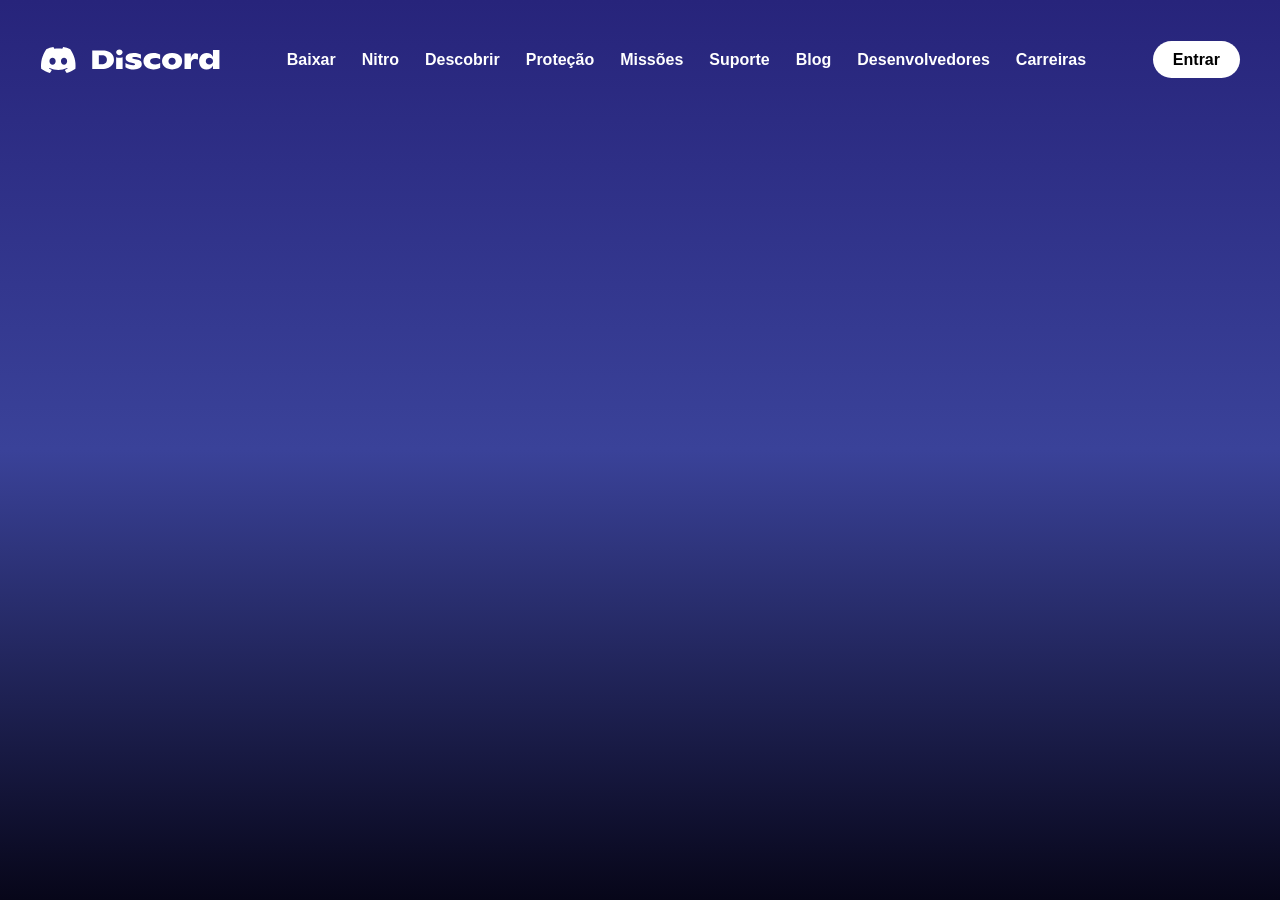
==== Discord/baixar/baixar.html @ bddef1e2 "iniciando pagina baixar" ====
<!DOCTYPE html>
<html lang="pt-br">
<head>
    <meta charset="UTF-8">
    <meta name="viewport" content="width=device-width, initial-scale=1.0">
    <link rel="stylesheet" href="baixar.css">
    <title>Download</title>
</head>
<body>
    <header>
        <img src="../src/imagens-footer/imagens/66e90ab9506850e8a5dd48e3_Discrod_MainLogo.svg" class="logo"
            alt="logo">
    
        <input type="checkbox" id="menu-toggle">
    
        <nav>
            <a href="#">Baixar</a>
            <a href="#">Nitro</a>
            <a href="#">Descobrir</a>
            <a href="#">Proteção</a>
            <a href="#">Missões</a>
            <a href="#">Suporte</a>
            <a href="#">Blog</a>
            <a href="#">Desenvolvedores</a>
            <a href="#">Carreiras</a>
        </nav>
    
        <div class="header-acoes">
            <a class="Entrar" href="login/login.html">Entrar</a>
    
            <label for="menu-toggle" class="hamburger">☰</label>
        </div>
    </header>

    <article>
        <main>
            <div class="hero">

                <div class="hero-titulo">
                    <h1></h1>
                </div>
            </div>
        </main>
    </article>
</body>
</html>
---- Discord/baixar/baixar.css ----
* {
    margin: 0;
    padding: 0;
}

html,
body {
    margin: 0;
    padding: 0;
    min-height: 100vh;
    background: linear-gradient(to bottom, #27247b, #3a4299, #070619);
    background-attachment: fixed;
    /* ← isso resolve */
    overflow-x: hidden;
}

header {
    color: white;
    padding: 40px;
    display: flex;
    align-items: center;
    /* centraliza verticalmente */
    justify-content: space-between;
    /* logo na esquerda, entrar na direita */
}

header .logo {
    min-width: 100px;
    width: 180px;
}

nav {
    display: flex;
    margin: auto;
}

nav a {
    font-family: Arial, Helvetica, sans-serif;
    color: white;
    text-decoration: none;
    font-size: 16px;
    font-weight: bold;
    padding: 10px 12px;
    border: 1px solid transparent;
    border-radius: 12px;
}

nav a:hover {
    border-color: #3A3C88;
    background-color: #7873f9;
}

.Entrar {
    color: rgb(0, 0, 0);
    font-family: Arial, Helvetica, sans-serif;
    font-size: 16px;
    text-decoration: none;
    font-weight: bolder;
    border: white;
    background-color: white;
    padding: 10px 20px;
    border-radius: 20px;
    transition: 0.3s, color 0.3s;
}

.Entrar:hover {
    background-color: #c7c2c2;
    border: #c7c2c2;
}


/* Esconde o checkbox */
#menu-toggle {
    display: none;
}

.hamburger {
    display: none;
    color: white;
    font-size: 30px;
    cursor: pointer;
}
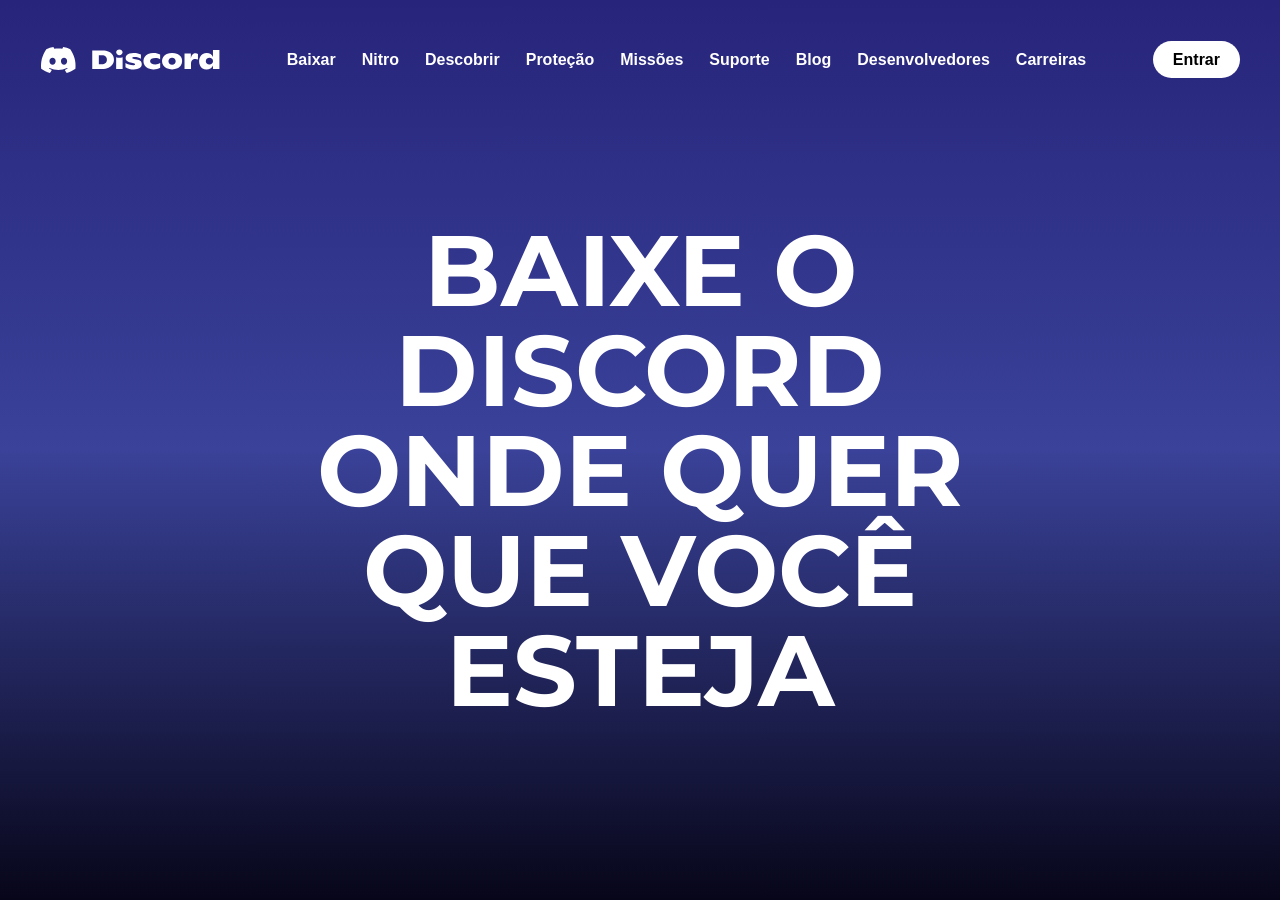
==== commit a71c9d66: "." ====
--- a/Discord/baixar/baixar.html
+++ b/Discord/baixar/baixar.html
@@ -4,6 +4,7 @@
     <meta charset="UTF-8">
     <meta name="viewport" content="width=device-width, initial-scale=1.0">
     <link rel="stylesheet" href="baixar.css">
+    <link href="https://fonts.googleapis.com/css2?family=Montserrat:wght@900&display=swap" rel="stylesheet">
     <title>Download</title>
 </head>
 <body>
@@ -35,9 +36,9 @@
     <article>
         <main>
             <div class="hero">
-
+                
                 <div class="hero-titulo">
-                    <h1></h1>
+                    <h1>BAIXE O DISCORD ONDE QUER QUE VOCÊ ESTEJA</h1>
                 </div>
             </div>
         </main>
--- a/Discord/baixar/baixar.css
+++ b/Discord/baixar/baixar.css
@@ -79,4 +79,17 @@
     color: white;
     font-size: 30px;
     cursor: pointer;
+}
+
+/* CRIANDO ARTICLE*/
+
+.hero-titulo h1 {
+    text-align: center;
+    padding-top: 100px;
+    margin: auto;
+    color: white;
+    font-family: 'Montserrat', sans-serif;
+    font-size: 100px;
+    width: 55%;
+    line-height: 1.0;
 }
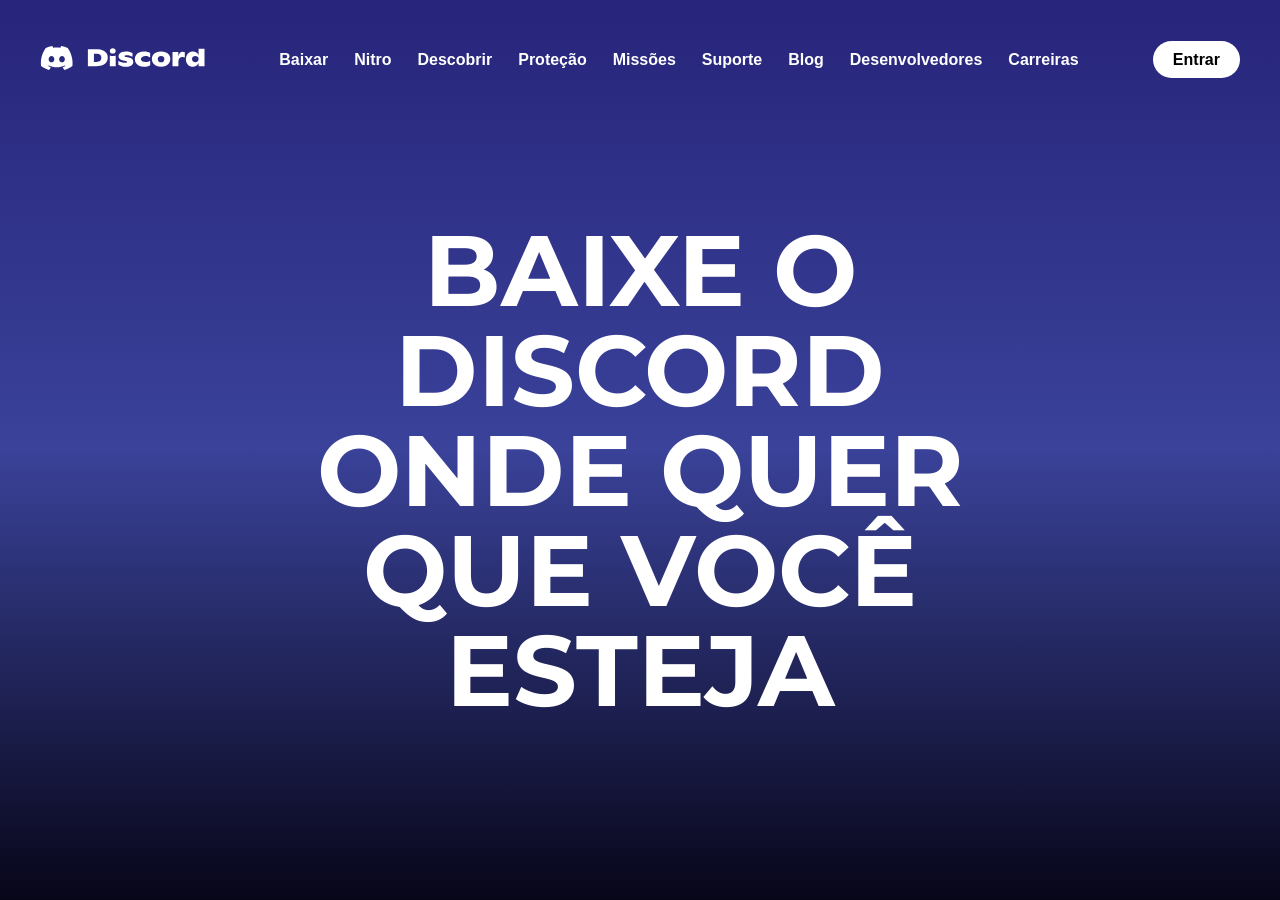
==== commit 47a2a461: "." ====
--- a/Discord/baixar/baixar.html
+++ b/Discord/baixar/baixar.html
@@ -9,11 +9,9 @@
 </head>
 <body>
     <header>
-        <img src="../src/imagens-footer/imagens/66e90ab9506850e8a5dd48e3_Discrod_MainLogo.svg" class="logo"
-            alt="logo">
-    
+         <a href="../index.html"><img src="../src/imagens-footer/imagens/66e90ab9506850e8a5dd48e3_Discrod_MainLogo.svg" alt="Imagem Fundo"></a>
+
         <input type="checkbox" id="menu-toggle">
-    
         <nav>
             <a href="#">Baixar</a>
             <a href="#">Nitro</a>
@@ -36,7 +34,7 @@
     <article>
         <main>
             <div class="hero">
-                
+
                 <div class="hero-titulo">
                     <h1>BAIXE O DISCORD ONDE QUER QUE VOCÊ ESTEJA</h1>
                 </div>
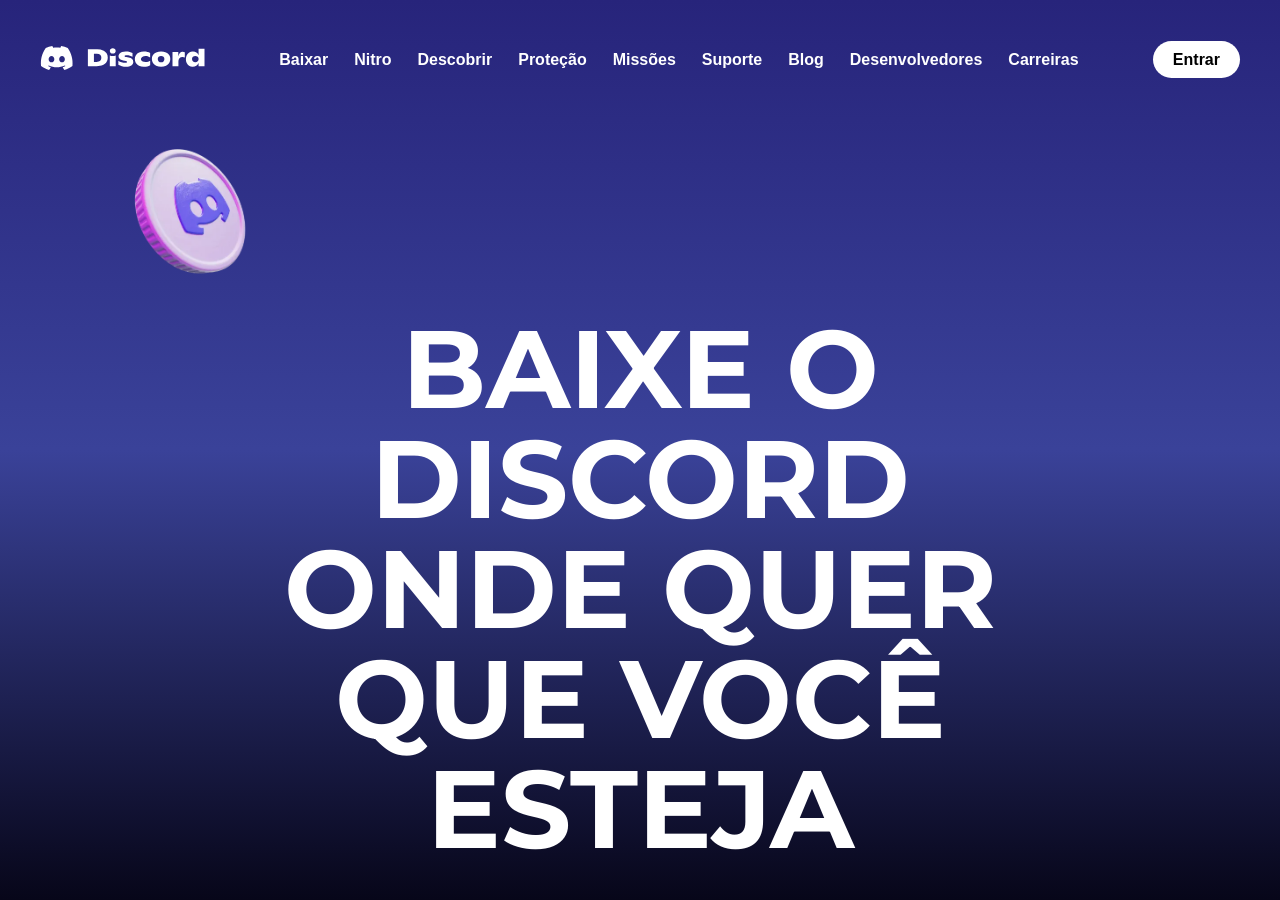
==== commit 20c82725: "." ====
--- a/Discord/baixar/baixar.html
+++ b/Discord/baixar/baixar.html
@@ -34,7 +34,9 @@
     <article>
         <main>
             <div class="hero">
-
+                <div class="moeda-discord">
+                    <img src="../src/imagens-footer/imagem-tela-baixar/moeda-discord.webp" alt="">
+                </div>
                 <div class="hero-titulo">
                     <h1>BAIXE O DISCORD ONDE QUER QUE VOCÊ ESTEJA</h1>
                 </div>
--- a/Discord/baixar/baixar.css
+++ b/Discord/baixar/baixar.css
@@ -85,11 +85,16 @@
 
 .hero-titulo h1 {
     text-align: center;
-    padding-top: 100px;
+    padding-top: 10px;
     margin: auto;
     color: white;
     font-family: 'Montserrat', sans-serif;
-    font-size: 100px;
-    width: 55%;
+    font-size: 110px;
+    width: 65%;
     line-height: 1.0;
+}
+
+.moeda-discord img {
+    width: 180px;
+    margin-left: 100px;
 }
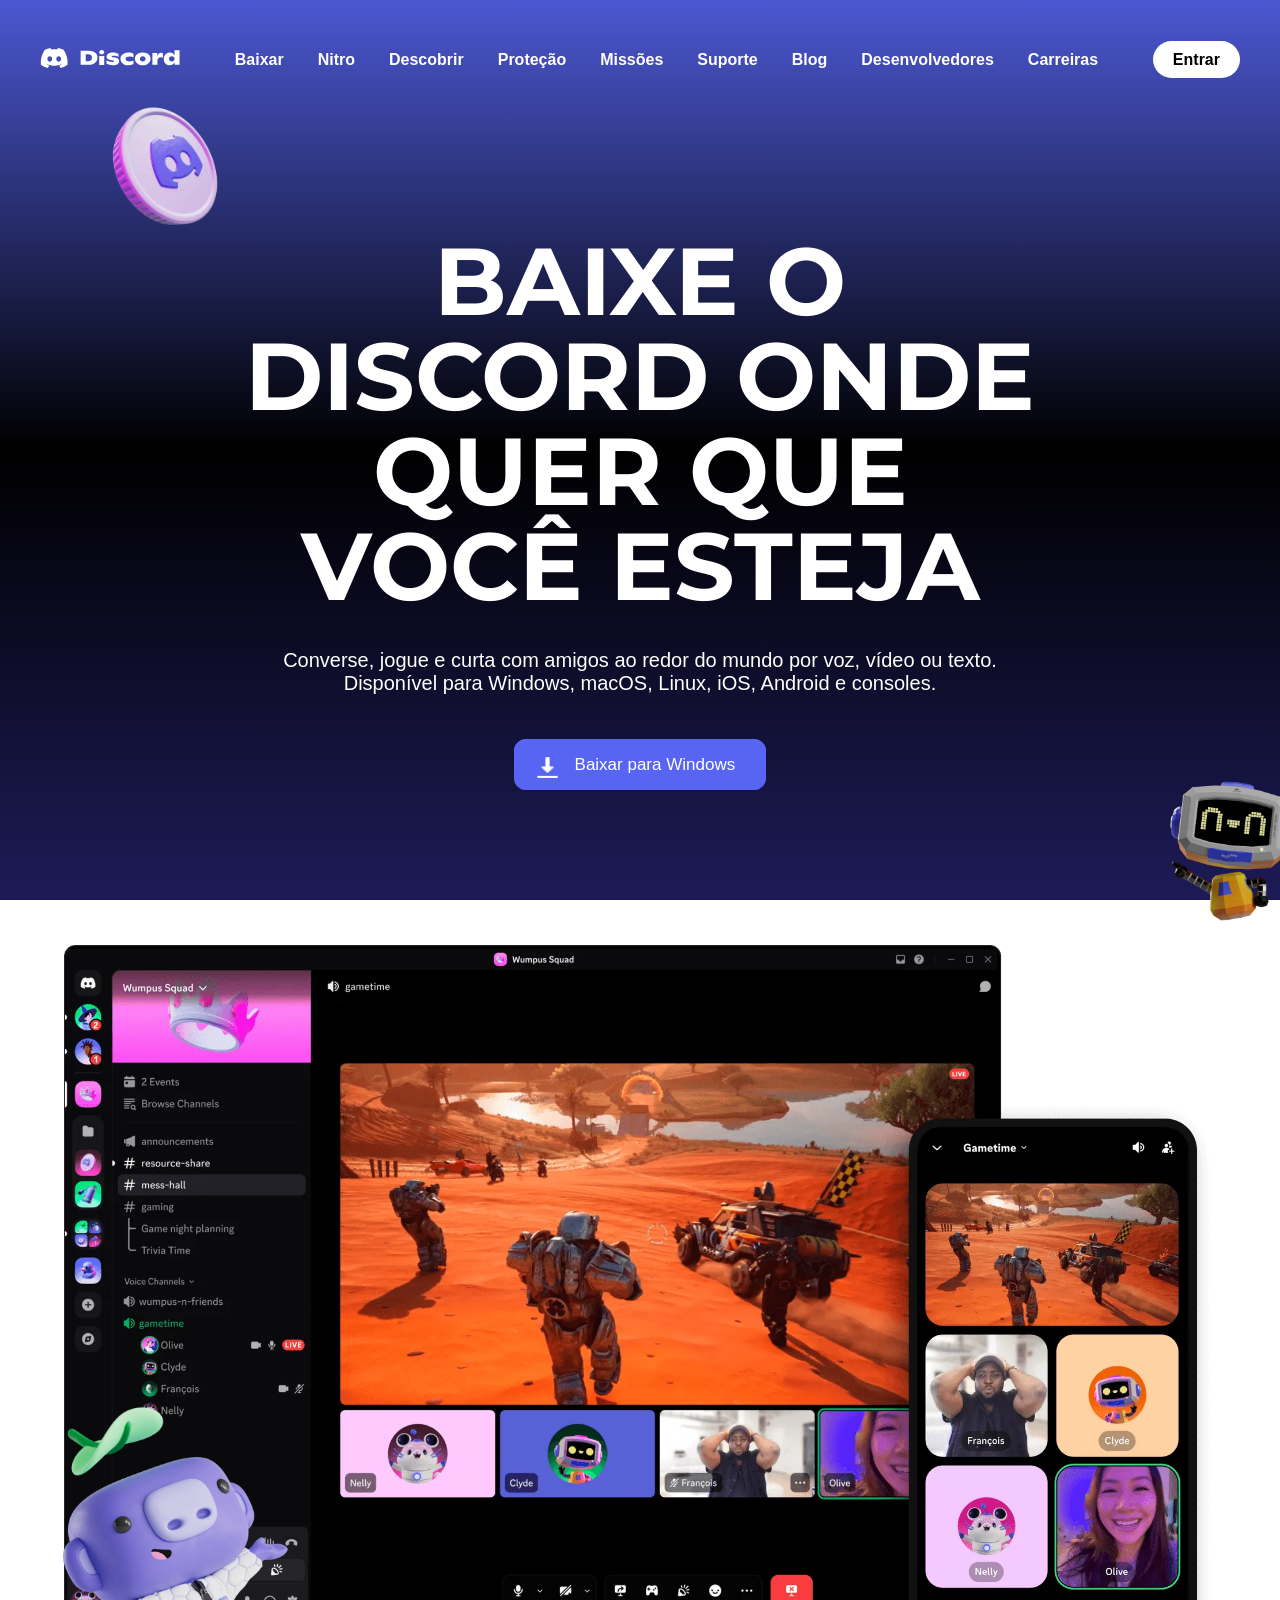
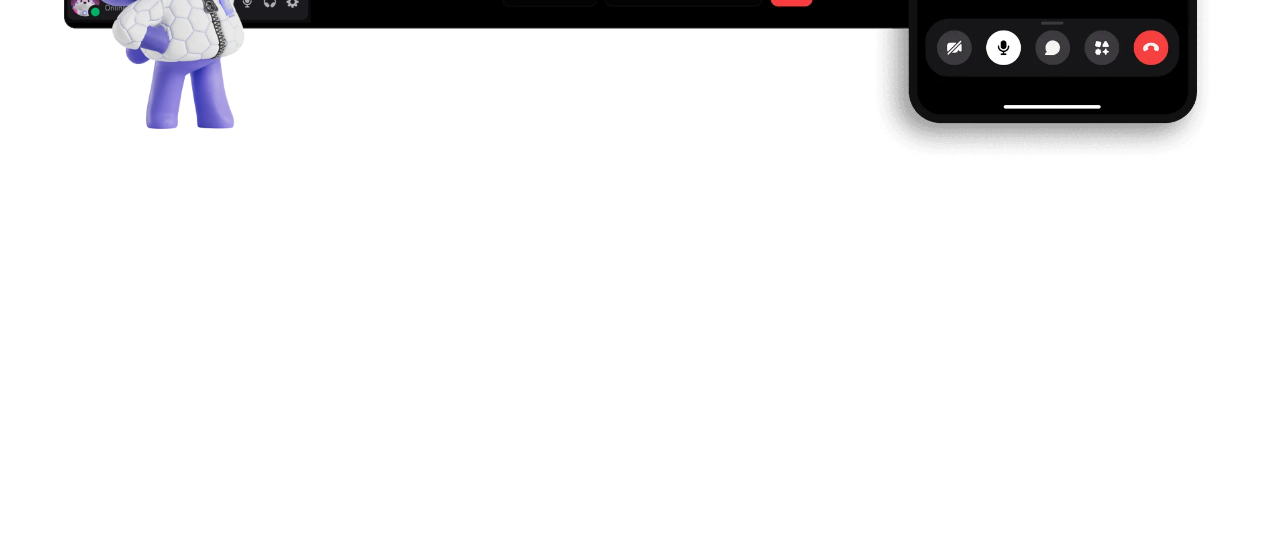
==== commit 1130dd87: "construindo tela "baixar"" ====
--- a/Discord/baixar/baixar.html
+++ b/Discord/baixar/baixar.html
@@ -9,7 +9,7 @@
 </head>
 <body>
     <header>
-         <a href="../index.html"><img src="../src/imagens-footer/imagens/66e90ab9506850e8a5dd48e3_Discrod_MainLogo.svg" alt="Imagem Fundo"></a>
+         <a href="../index.html"><img class="logo" src="../src/imagens-footer/imagens/66e90ab9506850e8a5dd48e3_Discrod_MainLogo.svg" alt="Imagem Fundo"></a>
 
         <input type="checkbox" id="menu-toggle">
         <nav>
@@ -37,9 +37,34 @@
                 <div class="moeda-discord">
                     <img src="../src/imagens-footer/imagem-tela-baixar/moeda-discord.webp" alt="">
                 </div>
+
                 <div class="hero-titulo">
                     <h1>BAIXE O DISCORD ONDE QUER QUE VOCÊ ESTEJA</h1>
                 </div>
+
+                <div class="conteudo-paragrafo">
+                    <p>Converse, jogue e curta com amigos ao redor do mundo por voz, vídeo ou texto.
+                    Disponível para Windows, macOS, Linux, iOS, Android e consoles.</p>
+                </div>
+
+                <div class="botao-download">
+                    <a href="https://discord.com/api/downloads/distributions/app/installers/latest?channel=stable&platform=win&arch=x64" target="_blank">
+                        <img src="../src/imagens-footer/imagem-tela-baixar/icons8-baixar-24 (1).png" alt=""> Baixar para Windows
+                    </a>
+                </div>
+                <div class="robozinho">
+                    <img src="../src/imagens-footer/imagem-tela-baixar/robozinho-discord.webp" alt="">
+                </div>
+            </div>
+
+            <div class="hero-game">
+                <img class="game-img" src="../src/imagens-footer/imagem-tela-baixar/tela-pc-celular-discord.webp" alt="">
+            </div>
+            <div class="folha">
+                <img src="../src/imagens-footer/imagem-tela-baixar/folha-chapeu.webp" alt="">
+            </div>
+            <div class="porquinho">
+                <img src="../src/imagens-footer/imagem-tela-baixar/porquinho-mostrando.webp" alt="">
             </div>
         </main>
     </article>
--- a/Discord/baixar/baixar.css
+++ b/Discord/baixar/baixar.css
@@ -8,9 +8,8 @@
     margin: 0;
     padding: 0;
     min-height: 100vh;
-    background: linear-gradient(to bottom, #27247b, #3a4299, #070619);
+    background: linear-gradient(to bottom, #4b57d1, black, #1d1b57);
     background-attachment: fixed;
-    /* ← isso resolve */
     overflow-x: hidden;
 }
 
@@ -26,7 +25,7 @@
 
 header .logo {
     min-width: 100px;
-    width: 180px;
+    width: 140px;
 }
 
 nav {
@@ -40,7 +39,7 @@
     text-decoration: none;
     font-size: 16px;
     font-weight: bold;
-    padding: 10px 12px;
+    padding: 10px 16px;
     border: 1px solid transparent;
     border-radius: 12px;
 }
@@ -83,18 +82,103 @@
 
 /* CRIANDO ARTICLE*/
 
+.hero-titulo {
+    margin-top: -20px;
+}
+
 .hero-titulo h1 {
     text-align: center;
-    padding-top: 10px;
     margin: auto;
     color: white;
     font-family: 'Montserrat', sans-serif;
-    font-size: 110px;
+    font-size: 95px;
     width: 65%;
     line-height: 1.0;
 }
 
 .moeda-discord img {
-    width: 180px;
-    margin-left: 100px;
+    width: 170px;
+    margin-left: 80px;
+    margin-top: -40px;
+}
+
+.conteudo-paragrafo p {
+    color: white;
+    text-align: center;
+    margin: auto;
+    padding-top: 35px;
+    width: 58%;
+    font-size: 20px;
+    font-family: 'Lucida Sans', 'Lucida Sans Regular', 'Lucida Grande', 'Lucida Sans Unicode', Geneva, Verdana, sans-serif;
+}
+
+.botao-download {
+    text-align: center;
+    margin-top: 50px;
+}
+
+.botao-download img {
+    width: 25px;
+    position: relative;
+    top: 10px;
+    right: 10px;
+}
+
+.botao-download a {
+    border: 1px solid #5865f2;
+    background-color: #5865f2;
+    background-image: none;
+    padding: 15px 30px;
+    border-radius: 12px;
+    color: white;
+    text-decoration: none;
+    font-family: 'Trebuchet MS', 'Lucida Sans Unicode', 'Lucida Grande', 'Lucida Sans', Arial, sans-serif;
+    font-size: 17px;
+}
+
+.botao-download :hover {
+    background-image: linear-gradient(to bottom, #5865f2, #2d347c);
+    border: #5865f2;
+}
+
+.robozinho {
+    display: flex;
+    justify-content: right;
+    position: relative;
+    left: 40px;
+    bottom: 10px;
+}
+
+.robozinho img {
+    width: 170px;
+}
+
+.hero-game {
+    display: flex;
+    justify-content: center;
+    align-items: center;
+}
+
+.hero-game .game-img {
+    width: 90%;
+}
+
+.folha {
+    position: relative;
+    bottom: 370px;
+    left: 50px;
+}
+
+.folha img {
+    width: 120px;
+}
+
+.porquinho {
+    position: relative;
+    bottom: 410px;
+    left: 40px;
+}
+
+.porquinho img {
+    max-width: 270px;
 }
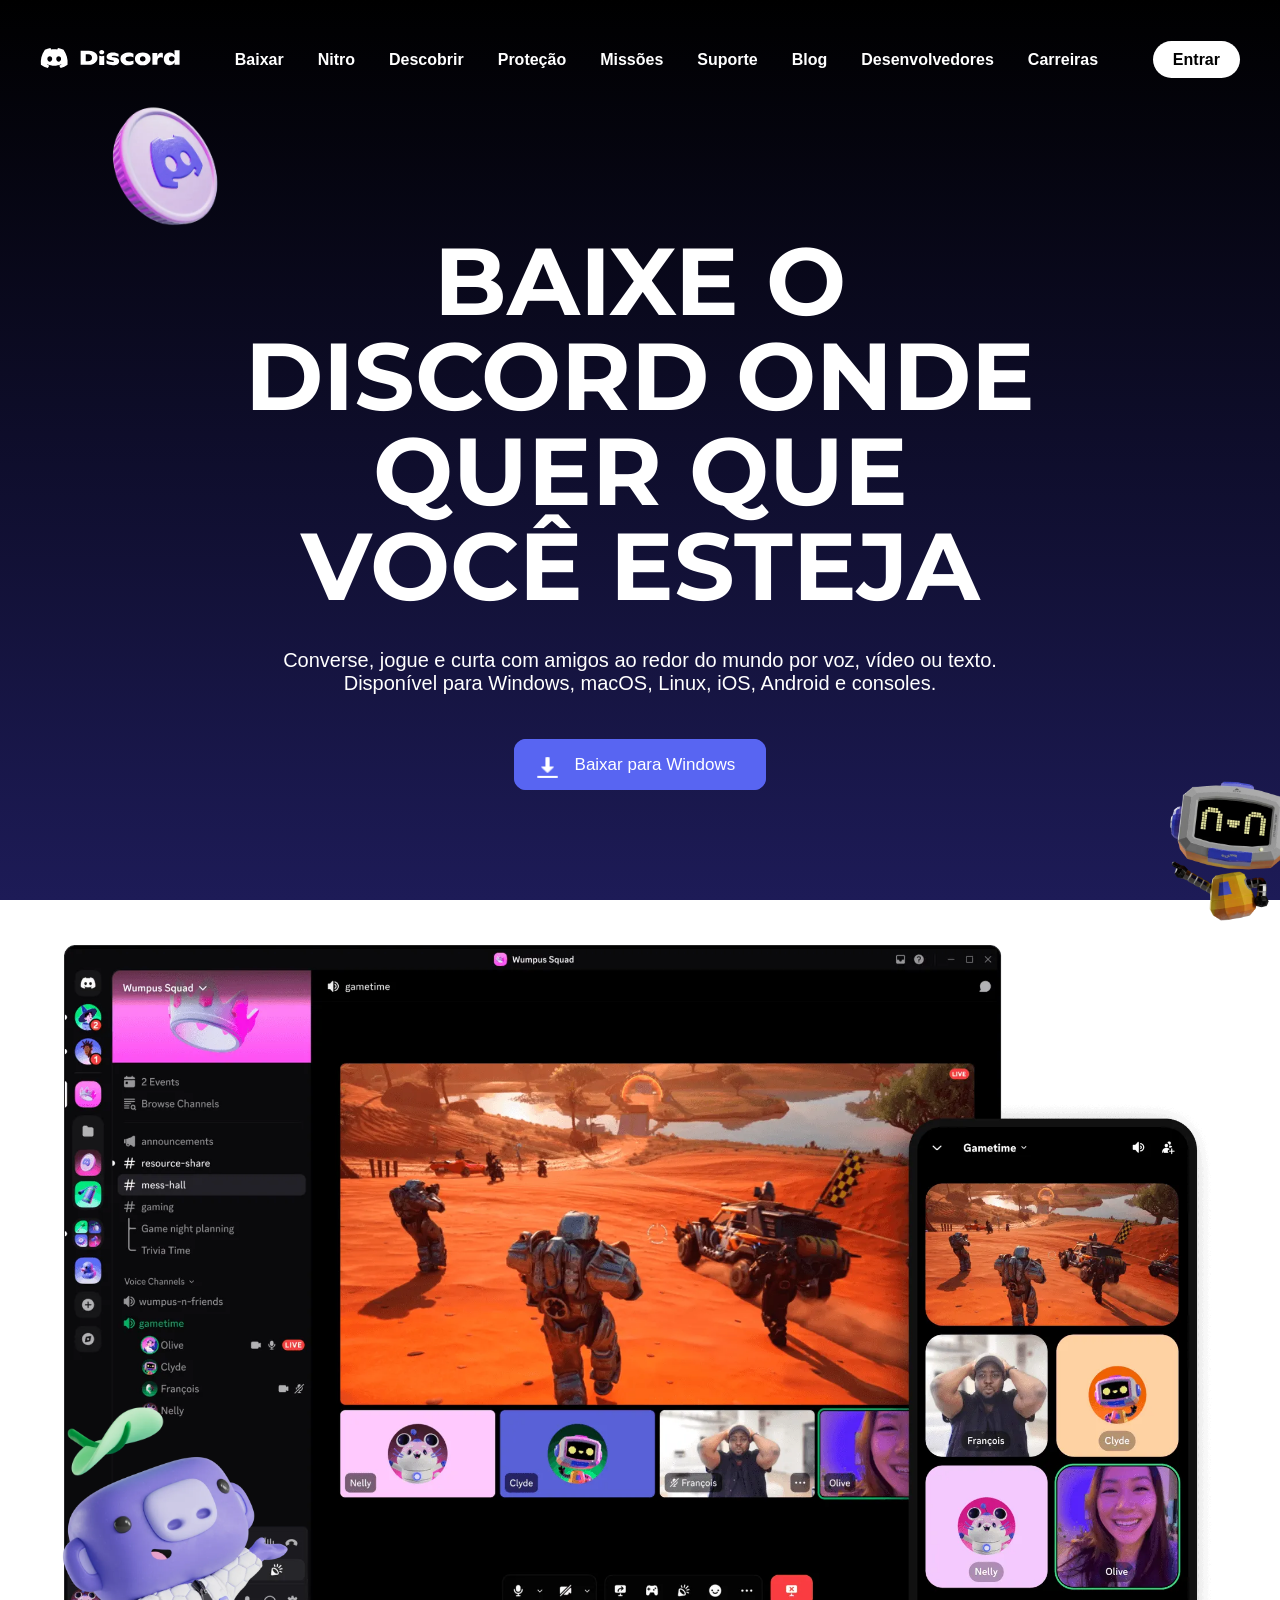
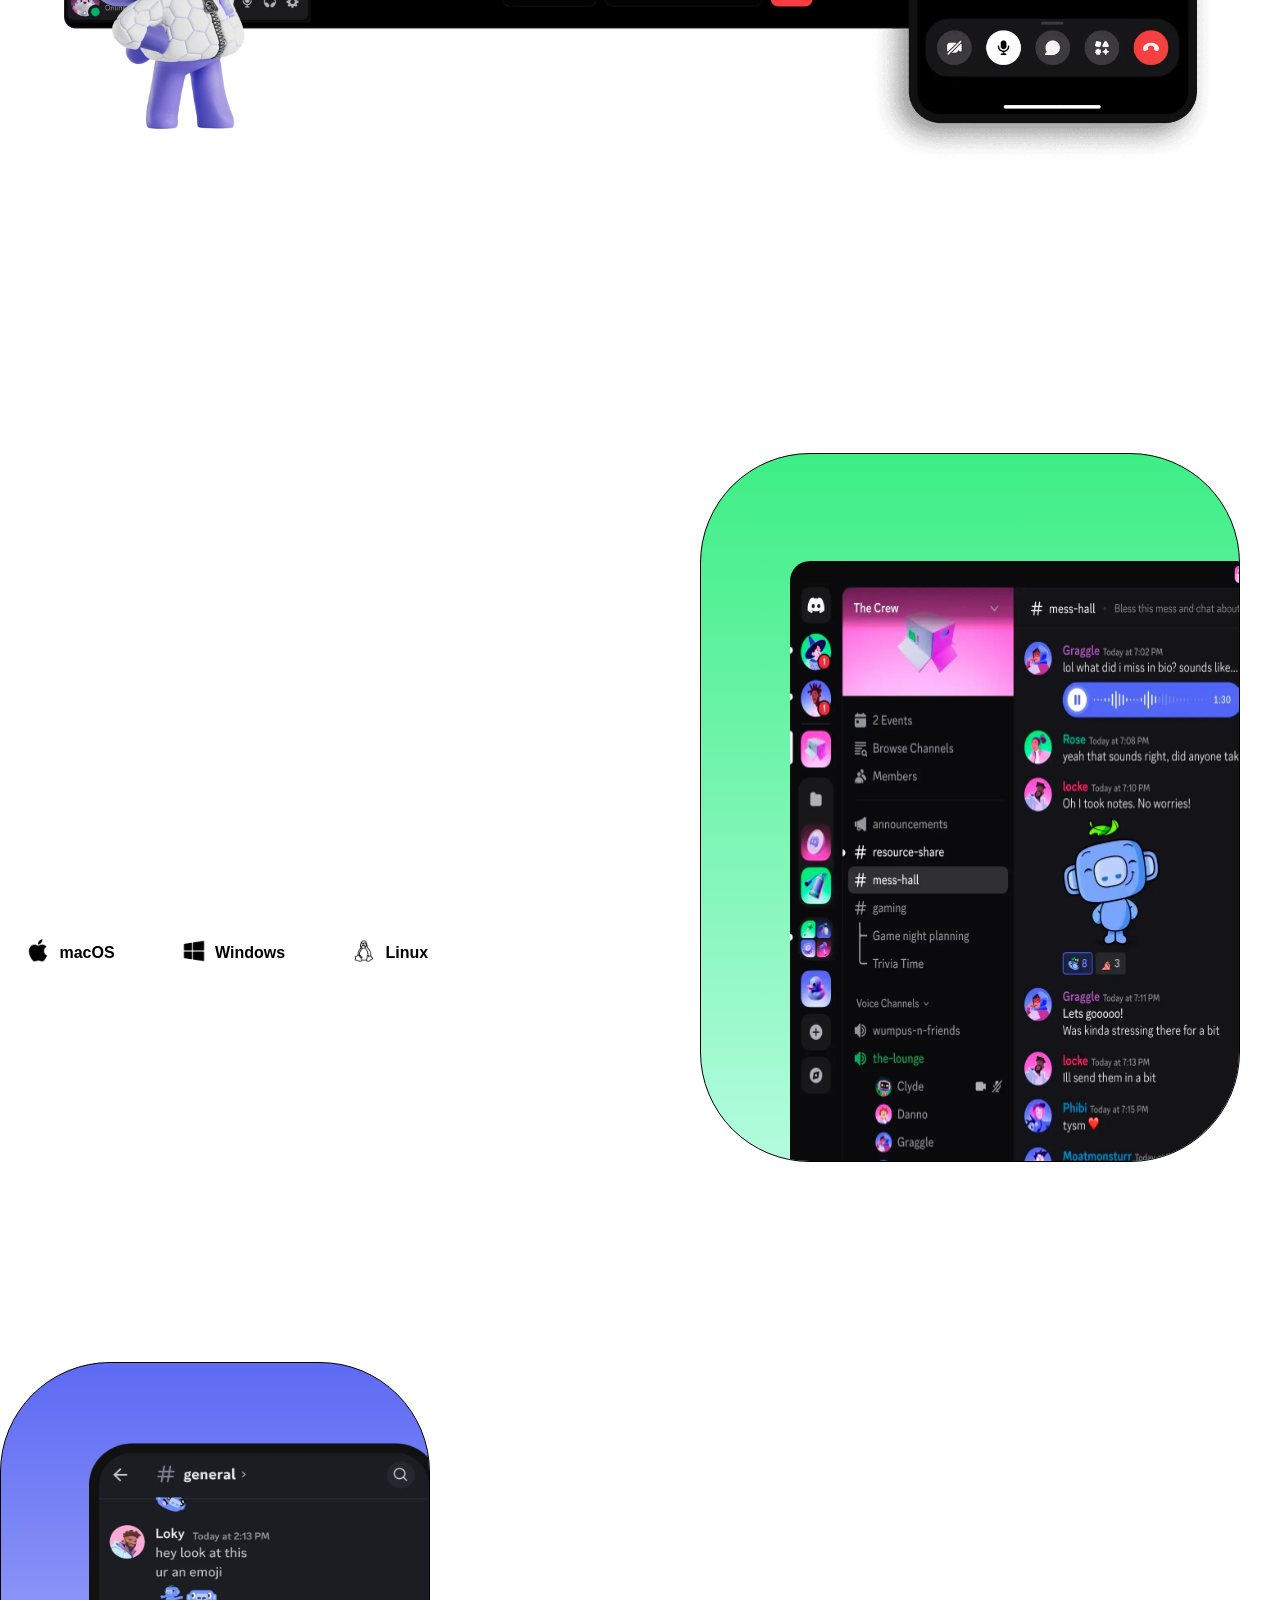
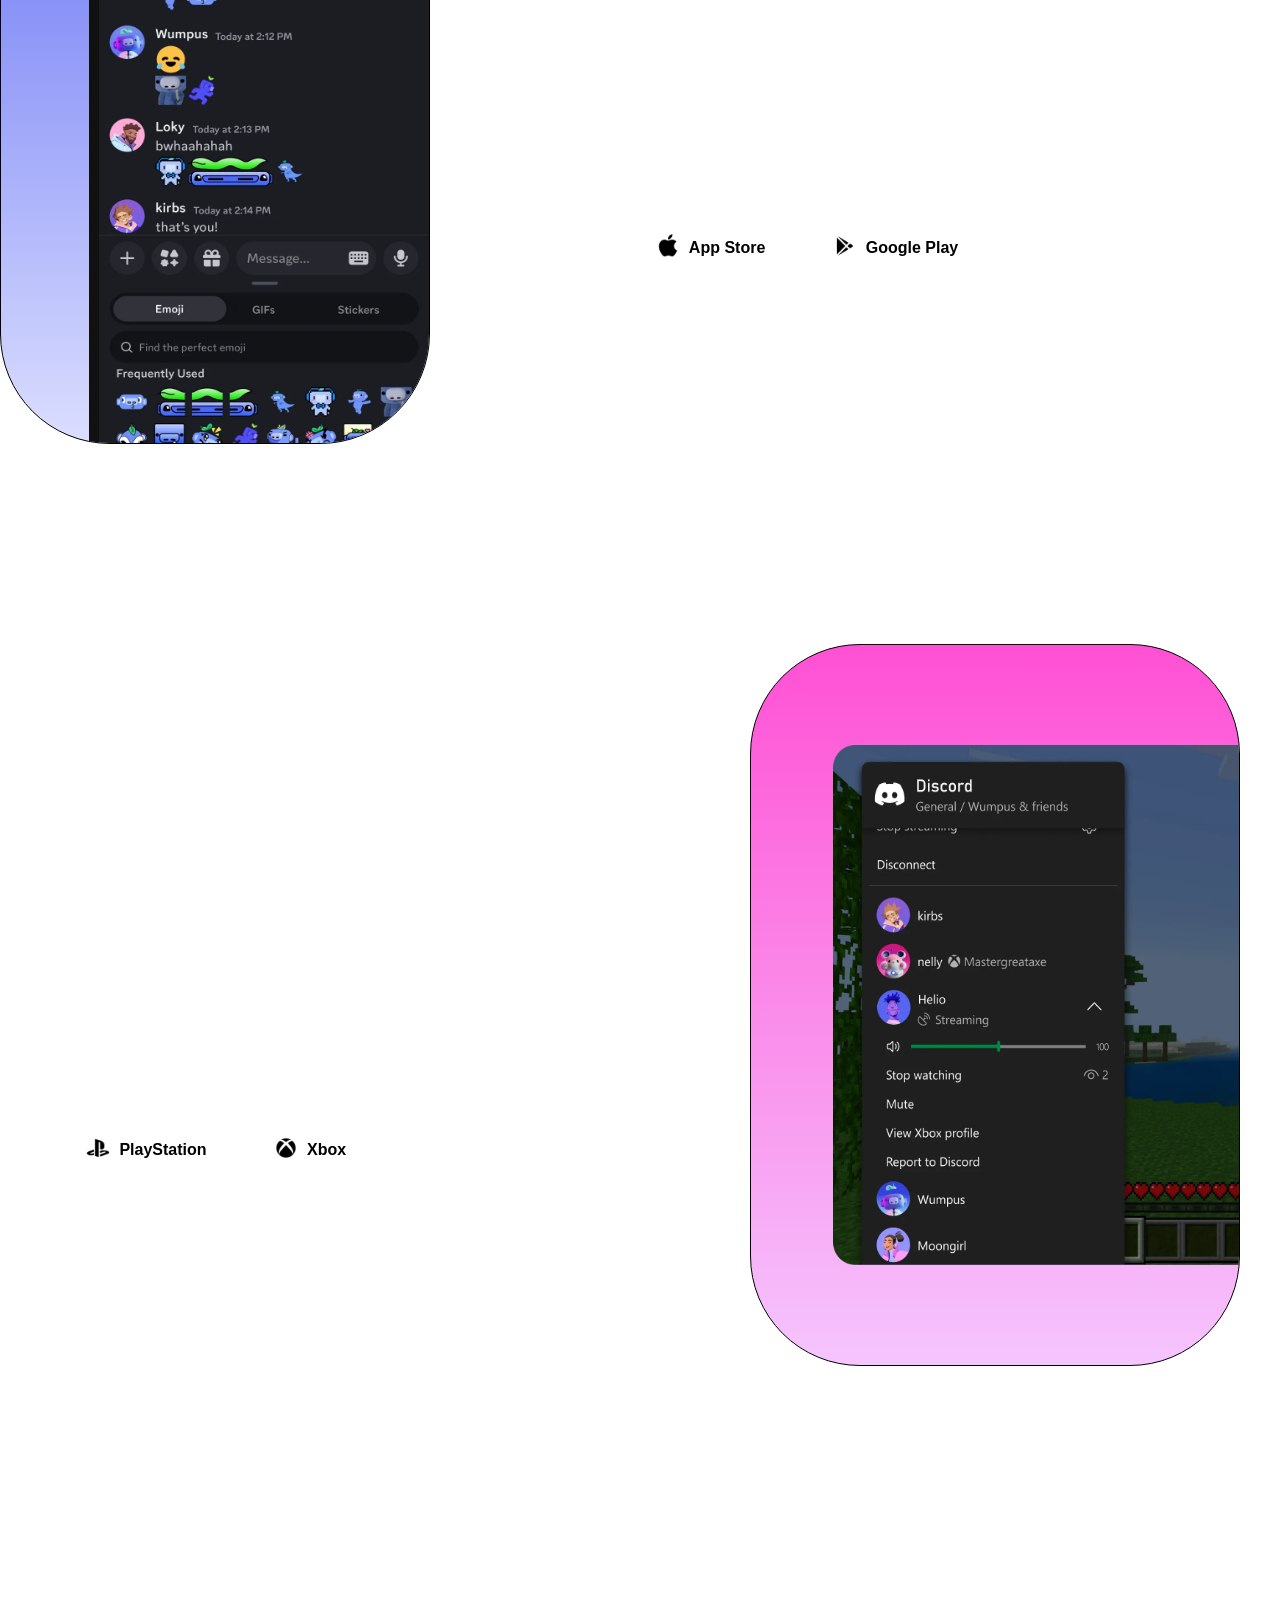
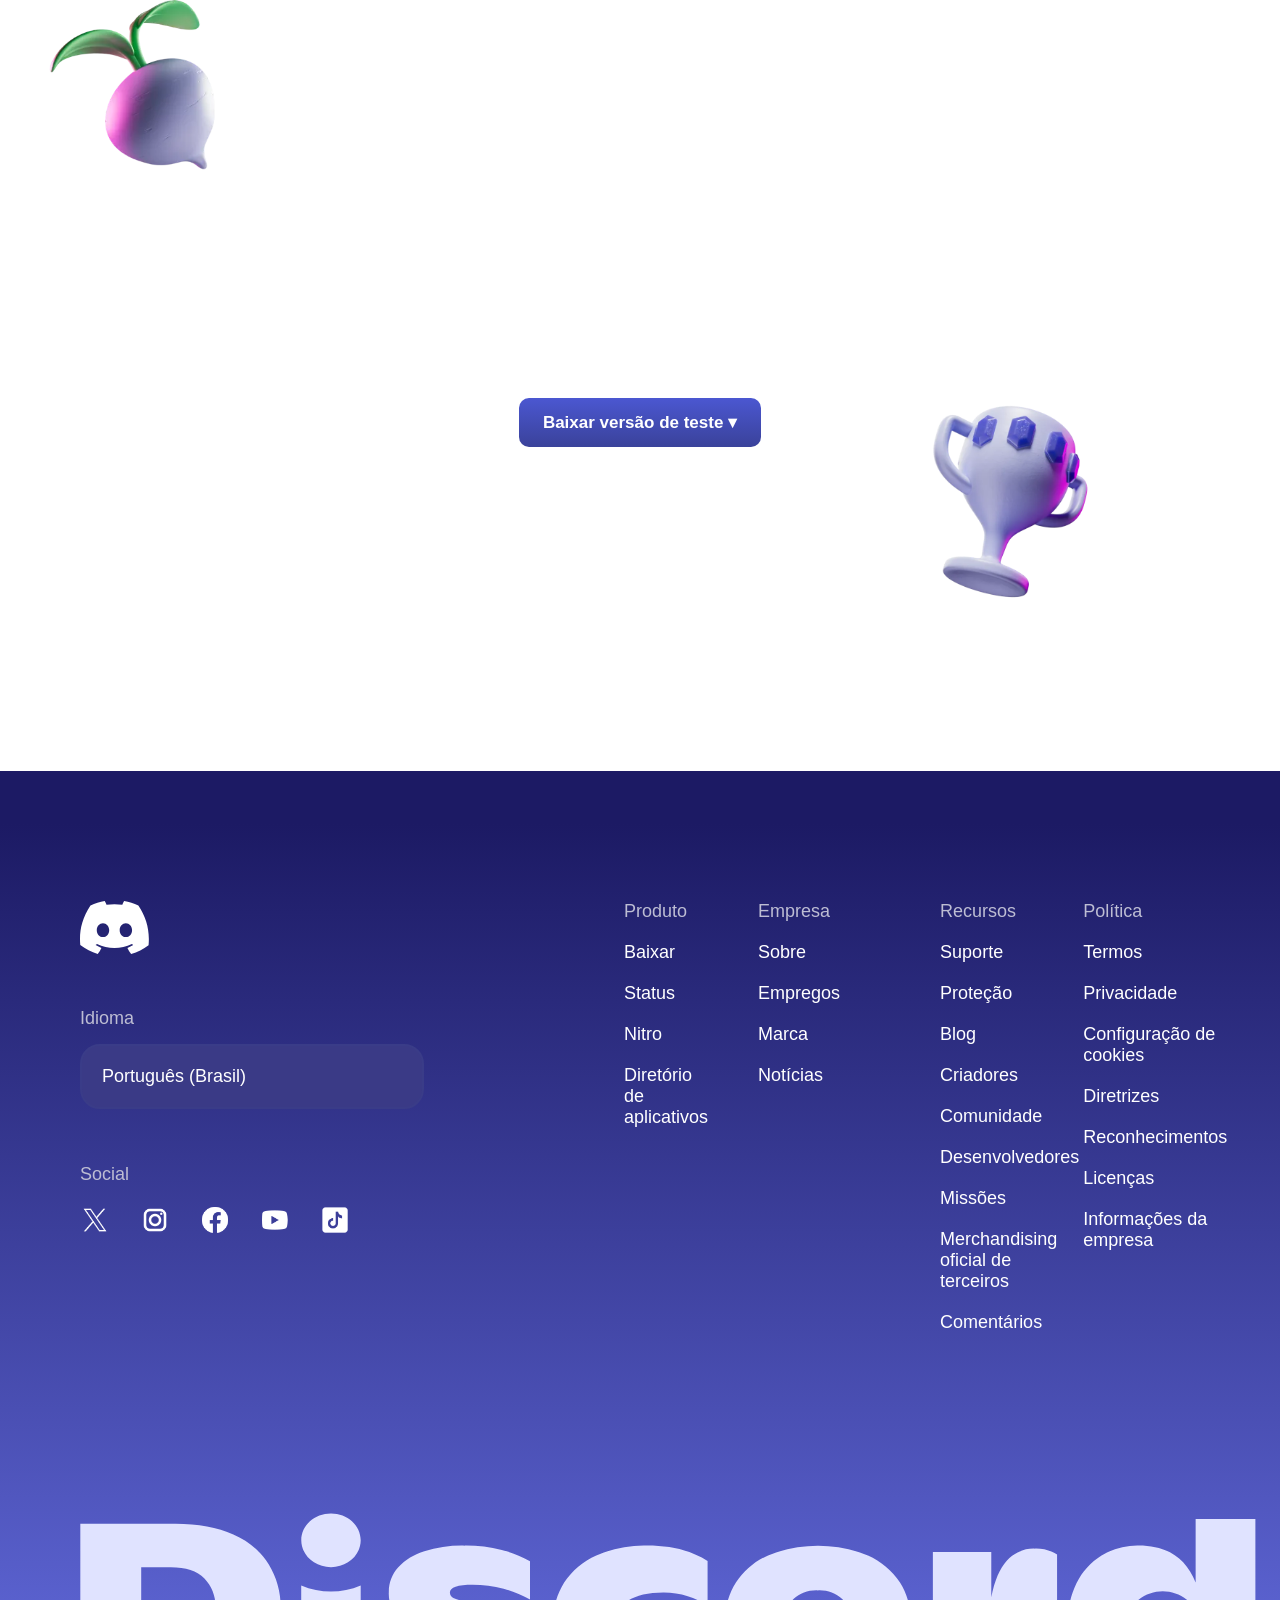
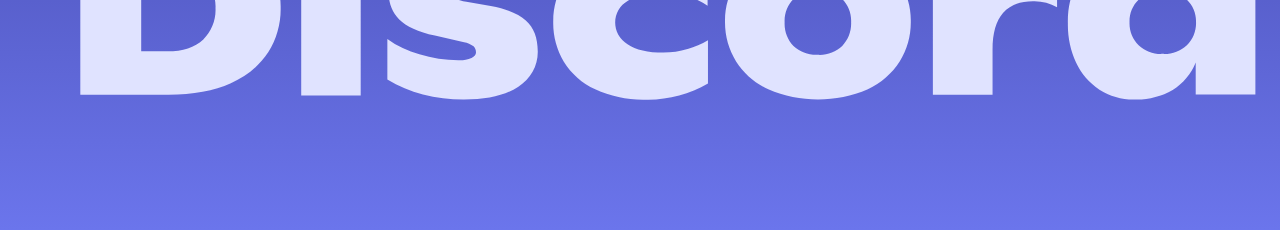
==== commit c47fd9e5: "pagina "baixar" finalizada." ====
--- a/Discord/baixar/baixar.html
+++ b/Discord/baixar/baixar.html
@@ -25,7 +25,7 @@
         </nav>
     
         <div class="header-acoes">
-            <a class="Entrar" href="login/login.html">Entrar</a>
+            <a class="Entrar" href="../login/login.html">Entrar</a>
     
             <label for="menu-toggle" class="hamburger">☰</label>
         </div>
@@ -66,7 +66,179 @@
             <div class="porquinho">
                 <img src="../src/imagens-footer/imagem-tela-baixar/porquinho-mostrando.webp" alt="">
             </div>
+
+            <div class="conteudo-2">
+                
+                <div class="hero-conteudo-2">
+                    <h1>BAIXE PARA COMPUTADOR</h1>
+                    <p>Use o Discord para conversar facilmente enquanto joga seus jogos favoritos, exibir
+                    o que está jogando como status e transmitir suas partidas para os amigos.</p>
+
+                    <div class="links-instalar">
+                        <a class="link" href="https://discord.com/api/download?platform=osx">
+                            <img src="../src/imagens-footer/imagem-tela-baixar/icons8-mac-os-30.png" alt="Apple"> macOS
+                        </a>
+
+                        <a class="link" href="https://discord.com/api/downloads/distributions/app/installers/latest?channel=stable&platform=win&arch=x64">
+                            <img src="../src/imagens-footer/imagem-tela-baixar/icons8-windows-10-30.png" alt="Windows"> Windows
+                        </a>
+
+                        <a class="link" href="https://discord.com/api/download?platform=linux&format=deb">
+                            <img src="../src/imagens-footer/imagem-tela-baixar/icons8-linux-30.png" alt="Linux"> Linux
+                        </a>
+
+                    </div>
+                </div>
+                <div class="hero-game-2">
+                    <img src="../src/imagens-footer/imagem-tela-baixar/imagem-1.webp" alt="imagem baixar">
+                </div>
+
+            </div>
+
+            <div class="conteudo-3">
+
+                <div class="hero-game-3">
+                    <img src="../src/imagens-footer/imagem-tela-baixar/imagem-celular.webp" alt="">
+                </div>
+
+                <div class="hero-conteudo-3">
+                    <h1>BAIXE PARA CELULAR</h1>
+                    <p>Tá andando por aí? Afundado num pufe gigantesco? Leve o Discord com você e converse
+                    quando quiser, divirta-se com os amigos ou apenas veja o que tá rolando.</p>
+
+                    <div class="links-instalar-2">
+
+                        <a class="links" href="https://discordapp.onelink.me/Hs5r/?deep_link_value=https%3A%2F%2Fitunes.apple.com%2Fus%2Fapp%2Fdiscord-chat-for-games%2Fid985746746%3Ffingerprint%3D1507209051719598100.KcukAIXio4EnYOZ-meLbiO5_aJ4%26attemptId%3Dbc963a00-5c18-474f-8bfb-58fdd01e6f12&pid=download&af_force_deeplink=true&af_og_description=Seu%20lugar%20para%20conversar%20com%20suas%20comunidades%20e%20amigos.&af_dp=discord%3A%2F%2Fapp%2Fopen%23https%3A%2F%2Fitunes.apple.com%2Fus%2Fapp%2Fdiscord-chat-for-games%2Fid985746746%3Ffingerprint%3D1507209051719598100.KcukAIXio4EnYOZ-meLbiO5_aJ4%26attemptId%3Dbc963a00-5c18-474f-8bfb-58fdd01e6f12">
+                            <img src="../src/imagens-footer/imagem-tela-baixar/icons8-mac-os-30.png" alt="Apple"> App Store
+                        </a>
+                        <a class="links" href="https://discordapp.onelink.me/Hs5r/?deep_link_value=https%3A%2F%2Fplay.google.com%2Fstore%2Fapps%2Fdetails%3Fid%3Dcom.discord%26fingerprint%3D1507209051719598100.KcukAIXio4EnYOZ-meLbiO5_aJ4%26attemptId%3D9454572a-461c-4d04-a14f-aa0eda56eebd&pid=download&af_force_deeplink=true&af_og_description=Seu%20lugar%20para%20conversar%20com%20suas%20comunidades%20e%20amigos.&af_dp=discord%3A%2F%2Fapp%2Fopen%23https%3A%2F%2Fplay.google.com%2Fstore%2Fapps%2Fdetails%3Fid%3Dcom.discord%26fingerprint%3D1507209051719598100.KcukAIXio4EnYOZ-meLbiO5_aJ4%26attemptId%3D9454572a-461c-4d04-a14f-aa0eda56eebd">
+                            <img src="../src/imagens-footer/imagem-tela-baixar/icons8-google-play-30.png" alt=""> Google Play
+                        </a>
+                    </div>
+                </div>
+
+
+            </div>
+
+            <div class="conteudo-4">
+
+                <div class="hero-conteudo-4">
+                    <h1>VINCULE SEU CONSOLE</h1>
+                    <p>Do sofá, coordene suas jogadas e converse com seus amigos do Discord pelo PC, celular e consoles
+                    — nas plataformas compatíveis, você pode até transmitir seu jogo diretamente do console.</p>
+                    <div class="links-instalar-3">
+                        <a class="links-3" href="https://discord.com/blog/playstation-5-voice-integration-announcement">
+                            <img src="../src/imagens-footer/imagem-tela-baixar/icons8-playstation-30.png" alt="PlayStation"> PlayStation
+                        </a>
+    
+                        <a class="links-3" href="https://discord.com/blog/xbox-voice-integration-announcement">
+                            <img src="../src/imagens-footer/imagem-tela-baixar/icons8-xbox-30.png" alt="Xbox"> Xbox
+                        </a>
+                    </div>
+                </div>
+
+                <div class="hero-game-4">
+                    <img src="../src/imagens-footer/imagem-tela-baixar/imagem-console.webp" alt="Imagem Console">
+                </div>
+
+            </div>
+
+            <div class="versao-baixar">
+                <img class="cebola" src="../src/imagens-footer/imagens/cebola-roxa.webp" alt="Cebola Roxa">
+
+                <div class="conteudo-versao">
+                    <h1>GOSTA DE VIVER PERIGOSAMENTE?</h1>
+                    <p>Experimente os recursos mais recentes antes do lançamento usando nossa versão pública de teste.</p>
+                </div>
+
+                <div class="dropdown">
+                    <input type="checkbox" id="toggle">
+                    <label for="toggle" class="dropdown-btn">
+                        Baixar versão de teste ▾
+                    </label>
+                    <ul class="dropdown-menu">
+                        <li><a href="#">Mac</a></li>
+                        <li><a href="#">Windows 64-bit</a></li>
+                        <li><a href="#">Windows ARM64</a></li>
+                        <li><a href="#">Linux deb</a></li>
+                        <li><a href="#">Linux tar.gz</a></li>
+                    </ul>
+                </div>
+
+                <div class="trofeu">
+                    <img src="../src/imagens-footer/imagem-tela-baixar/Trofeu.webp" alt="Troféu">
+                </div>
+
+            </div>
+
         </main>
+
+        <footer>
+            <div class="footer-1">
+
+                <div class="coluna-1">
+                    <img src="../src/imagens-footer/imagens/Discord-footer.svg" alt="Discord" width="70px">
+                    <div class="idioma">
+                        <p>Idioma</p>
+                        <p class="selecao-idioma">Português (Brasil)</p>
+                    </div>
+                    <div class="social">
+                    <p>Social</p>
+                    <div class="Redes-sociais">
+                        <img src="../src/imagens-footer/icons8-x-50.png" alt="X">
+                        <img src="../src/imagens-footer/icons8-instagram-50.png" alt="Instagram">
+                        <img src="../src/imagens-footer/icons8-facebook-novo-50.png" alt="Facebook">
+                        <img src="../src/imagens-footer/icons8-youtube-50.png" alt="Youtube">
+                        <img src="../src/imagens-footer/icons8-tiktok-50.png" alt="TikTok">
+                    </div>
+                </div>
+            </div>
+            
+            <div class="coluna-2">
+                <p>Produto</p>
+                <p class="p-color">Baixar</p>
+                <p class="p-color">Status</p>
+                <p class="p-color">Nitro</p>
+                <p class="p-color">Diretório de aplicativos</p>
+            </div>
+            
+            <div class="coluna-3">
+                <p>Empresa</p>
+                <p class="p-color">Sobre</p>
+                <p class="p-color">Empregos</p>
+                <p class="p-color">Marca</p>
+                <p class="p-color">Notícias</p>
+            </div>
+            
+            <div class="coluna-4">
+                <p>Recursos</p>
+                <p class="p-color">Suporte</p>
+                <p class="p-color">Proteção</p>
+                <p class="p-color">Blog</p>
+                <p class="p-color">Criadores</p>
+                <p class="p-color">Comunidade</p>
+                <p class="p-color">Desenvolvedores</p>
+                <p class="p-color">Missões</p>
+                <p class="p-color">Merchandising oficial de <br> terceiros</p>
+                <p class="p-color">Comentários</p>
+            </div>
+            
+            <div class="coluna-5">
+                <p>Política</p>
+                <p class="p-color">Termos</p>
+                <p class="p-color">Privacidade</p>
+                <p class="p-color">Configuração de cookies</p>
+                <p class="p-color">Diretrizes</p>
+                <p class="p-color">Reconhecimentos</p>
+                <p class="p-color">Licenças</p>
+                <p class="p-color">Informações da empresa</p>
+            </div>
+        </div>
+        
+            <div class="imagem-discordbig">
+                <img src="../src/imagens-footer/Discord-big.svg" alt="Discord">
+            </div>
+        </footer>
     </article>
 </body>
 </html>
--- a/Discord/baixar/baixar.css
+++ b/Discord/baixar/baixar.css
@@ -8,7 +8,7 @@
     margin: 0;
     padding: 0;
     min-height: 100vh;
-    background: linear-gradient(to bottom, #4b57d1, black, #1d1b57);
+    background: linear-gradient(to bottom, #4b57d1, black 0px , #1d1b57);
     background-attachment: fixed;
     overflow-x: hidden;
 }
@@ -18,9 +18,7 @@
     padding: 40px;
     display: flex;
     align-items: center;
-    /* centraliza verticalmente */
     justify-content: space-between;
-    /* logo na esquerda, entrar na direita */
 }
 
 header .logo {
@@ -181,4 +179,441 @@
 
 .porquinho img {
     max-width: 270px;
-}+}
+
+.conteudo-2 {
+    display: flex;
+    margin-top: -100px;
+}
+
+.hero-conteudo-2 {
+    margin: auto;
+}
+
+.hero-conteudo-2 h1 {
+    color: white;
+    font-family: 'Montserrat', sans-serif;
+    font-size: 65px;
+    line-height: 0.9;
+    width: 700px;
+    margin-bottom: 40px;
+}
+
+.hero-conteudo-2 p {
+    color: white;
+    font-size: 22px;
+    width: 650px;
+    font-family: 'Lucida Sans', 'Lucida Sans Regular', 'Lucida Grande', 'Lucida Sans Unicode', Geneva, Verdana, sans-serif;
+}
+
+.links-instalar {
+    display: flex;
+    gap: 10px;
+    margin-top: 50px;
+}
+
+.links-instalar a {
+    text-decoration: none;
+    font-size: 16px;
+    font-family: 'Segoe UI', Tahoma, Geneva, Verdana, sans-serif;
+    color: #000;
+    font-weight: 600;
+}
+
+.link {
+    border: 1px solid white;
+    padding: 5px 30px 10px 30px;
+    background-color: white;
+    border-radius: 12px;
+}
+
+.link:hover {
+    background-color: #d2cece;
+    border: #d2cece; 
+}
+
+.link img {
+    position: relative;
+    top:  5px;
+    right: 5px;
+    width: 24px;
+}
+
+.hero-game-2 {
+    position: relative;
+    background-image: linear-gradient(to bottom, #3EEE85, #B3FCDE);
+    border-radius: 110px;
+    padding: 7px 10px 0 0px; 
+    width: 550px;
+    height: 700px;
+    margin: 0 0 0 auto;
+    overflow: hidden;
+    border: 1px solid #000;
+    margin-right: 40px;
+}
+
+.hero-game-2 img {
+    width: 85%;
+    height: 110%;
+    border-radius: 20px 1px 110px 0; 
+    display: block;
+    margin: 100px -10px 0 auto;
+}
+
+
+.conteudo-3 {
+    display: flex;
+    margin-top: 200px;
+
+}
+
+.hero-game-3 {
+    background-image: linear-gradient(to bottom, #5D6AF3, #dbdefe);
+    border-radius: 110px;
+    padding: 80px 1px 0 15px; 
+    width: 520px;
+    height: 600px;
+    margin: 0 0 0 auto;
+    overflow: hidden;
+    border: 1px solid #000;
+}
+
+.hero-game-3 img {
+    position: relative;
+    left: 73px;
+    width: 350px;
+    height: 600px;
+    margin: auto;
+}
+
+.hero-conteudo-3 {
+    margin: auto;
+}
+
+.hero-conteudo-3 h1 {
+    color: white;
+    font-family: 'Montserrat', sans-serif;
+    font-size: 65px;
+    width: 650px;
+    line-height: 0.9;
+    margin-bottom: 40px;
+    margin-left: 200px;
+}
+
+.hero-conteudo-3 p {
+    color: white;
+    font-family: 'Lucida Sans', 'Lucida Sans Regular', 'Lucida Grande', 'Lucida Sans Unicode', Geneva, Verdana, sans-serif;
+    width: 630px;
+    font-size: 22px;
+    margin-left: 200px;
+}
+
+.links-instalar-2 {
+    display: flex;
+    gap: 10px;
+    margin-top: 50px;
+    margin-left: 200px;
+}
+
+.links-instalar-2 a {
+    text-decoration: none;
+    font-size: 16px;
+    font-family: 'Segoe UI', Tahoma, Geneva, Verdana, sans-serif;
+    color: #000;
+    font-weight: 600;
+}
+
+.links {
+    border: 1px solid white;
+    padding: 5px 30px 10px 30px;
+    background-color: white;
+    border-radius: 12px;
+}
+
+.links:hover {
+    background-color: #d2cece;
+    border: #d2cece; 
+}
+
+.links img {
+    position: relative;
+    top:  5px;
+    right: 5px;
+    width: 24px;
+}
+
+
+
+.conteudo-4 {
+    display: flex;
+    margin-top: 200px;
+}
+
+.conteudo-4 h1 {
+    color: white;
+    font-family: 'Montserrat', sans-serif;
+    font-size: 65px;
+    width: 650px;
+    line-height: 0.9;
+    margin-bottom: 40px;
+}
+
+.conteudo-4 p {
+    color: white;
+    font-family: 'Lucida Sans', 'Lucida Sans Regular', 'Lucida Grande', 'Lucida Sans Unicode', Geneva, Verdana, sans-serif;
+    width: 690px;
+    font-size: 22px;
+}
+
+.hero-conteudo-4 {
+    margin: auto;
+    margin-left: 60px;
+}
+
+.links-instalar-3 {
+    display: flex;
+    gap: 10px;
+    margin-top: 50px;
+}
+
+.links-instalar-3 a {
+    text-decoration: none;
+    font-size: 16px;
+    font-family: 'Segoe UI', Tahoma, Geneva, Verdana, sans-serif;
+    color: #000;
+    font-weight: 600;
+}
+
+.links-3 {
+    border: 1px solid white;
+    padding: 5px 30px 10px 30px;
+    background-color: white;
+    border-radius: 12px;
+}
+
+.links-3:hover {
+    background-color: #d2cece;
+    border: #d2cece; 
+}
+
+.links-3 img {
+    position: relative;
+    top:  5px;
+    right: 5px;
+    width: 24px;
+}
+
+.hero-game-4 {
+    position: relative;
+    background-image: linear-gradient(to bottom, #ff50d4, #f5c5fe);
+    border-radius: 110px;
+    padding: 70px 10px 0 0px; 
+    width: 500px;
+    height: 650px;
+    margin: 0 0 0 auto;
+    overflow: hidden;
+    border: 1px solid #000;
+    margin-right: 40px;
+}
+
+.hero-game-4 img {
+    width: 85%;
+    height: 80%;
+    display: block;
+    margin: 30px -10px 0 auto;
+}
+
+
+.versao-baixar {
+    margin-top: 120px;
+}
+
+.versao-baixar .cebola {
+    width: 190px;
+    padding-left: 40px;
+    position: relative;
+    top: 90px;
+}
+
+.conteudo-versao h1 {
+    text-align: center;
+    margin: auto;
+    color: white;
+    font-family: 'Montserrat', sans-serif;
+    font-size: 90px;
+    width: 65%;
+    line-height: 0.95;
+}
+
+.conteudo-versao p {
+    color: white;
+    text-align: center;
+    margin: auto;
+    padding-top: 35px;
+    width: 49%;
+    font-size: 24px;
+    font-family: 'Lucida Sans', 'Lucida Sans Regular', 'Lucida Grande', 'Lucida Sans Unicode', Geneva, Verdana, sans-serif;
+}
+
+.dropdown {
+    display: flex;
+    flex-direction: column;
+    align-items: center;
+    margin-top: 40px;
+}
+
+.dropdown input[type="checkbox"] {
+    display: none;
+}
+
+.dropdown-btn {
+    background: linear-gradient(to bottom, #4b57d1, #3a429a);
+    color: white;
+    padding: 14px 24px;
+    border-radius: 10px;
+    font-size: 17px;
+    cursor: pointer;
+    font-weight: bold;
+    display: inline-block;
+    font-family: 'Lucida Sans', 'Lucida Sans Regular', 'Lucida Grande', 'Lucida Sans Unicode', Geneva, Verdana, sans-serif;
+}
+
+.dropdown-menu {
+    display: none;
+    background-color: #2b2d4754;
+    border-radius: 10px;
+    list-style: none;
+    min-width: 220px;
+    padding: 8px 0;
+    margin-top: 50px;
+    position: absolute;
+}
+
+#toggle:checked ~ .dropdown-menu {
+    display: block;
+}
+
+.dropdown-menu li a {
+    display: block;
+    padding: 14px 20px;
+    color: white;
+    text-decoration: none;
+    font-size: 15px;
+    font-family: Verdana, Geneva, Tahoma, sans-serif;
+}
+
+.dropdown-menu li a:hover {
+    background-color: #3a3c5e;
+}
+
+.trofeu {
+    text-align: right;
+}
+
+.trofeu img {
+    width: 290px;
+    position: relative;
+    bottom: 90px;
+    right: 130px;
+}
+
+main {
+    margin-bottom: 200px;
+}
+
+footer {
+    background-image: linear-gradient(to bottom, #1C1A64 5%, #6b75ec);
+    color: white;
+    font-family: 'Segoe UI', Tahoma, Geneva, Verdana, sans-serif;
+    margin-left: -150px;
+    margin-right: -150px;
+    margin-top: -170px;
+    padding: 130px 230px;
+}
+
+footer p {
+    font-size: 18px;
+    color: #BDBDD3;
+    font-weight: 500;
+    font-family: 'Trebuchet MS', 'Lucida Sans Unicode', 'Lucida Grande', 'Lucida Sans', Arial, sans-serif;
+}
+
+.idioma {
+    margin-top: 50px;
+}
+
+footer .selecao-idioma {
+    background-color: #3A3A86;
+    color: white;
+    border: 2px solid #3A3C88;
+    border-radius: 20px;
+    padding: 20px;
+    width: 300px;
+    margin-top: 15px;
+}
+
+footer .social {
+    margin-top: 55px;
+}
+
+.Redes-sociais {
+    display: flex;
+    gap: 30px;
+    margin-top: 20px;
+}
+
+.Redes-sociais img {
+    width: 30px;
+}
+
+.coluna-2 {
+    display: flex;
+    flex-direction: column;
+    gap: 20px;
+    margin-left: 200px;
+}
+
+.p-color {
+    color: white;
+    font-size: 18px;
+}
+
+.p-color:hover {
+    color: white;
+    text-decoration: underline;
+}
+
+.coluna-3 {
+    display: flex;
+    flex-direction: column;
+    gap: 20px;
+    margin-left: 50px;
+}
+
+.coluna-4 {
+    display: flex;
+    flex-direction: column;
+    gap: 20px;
+    margin-left: 100px;
+}
+
+.coluna-5 {
+    display: flex;
+    flex-direction: column;
+    gap: 20px;
+    margin-left: 4px;
+}
+
+.footer-1 {
+    display: flex;
+}
+
+.imagem-discordbig {
+    margin-top: 180px;
+    margin-right: -350px; /* cancela o padding direito do footer */
+}
+
+.imagem-discordbig img {
+    width: 80%;
+    display: block;
+}
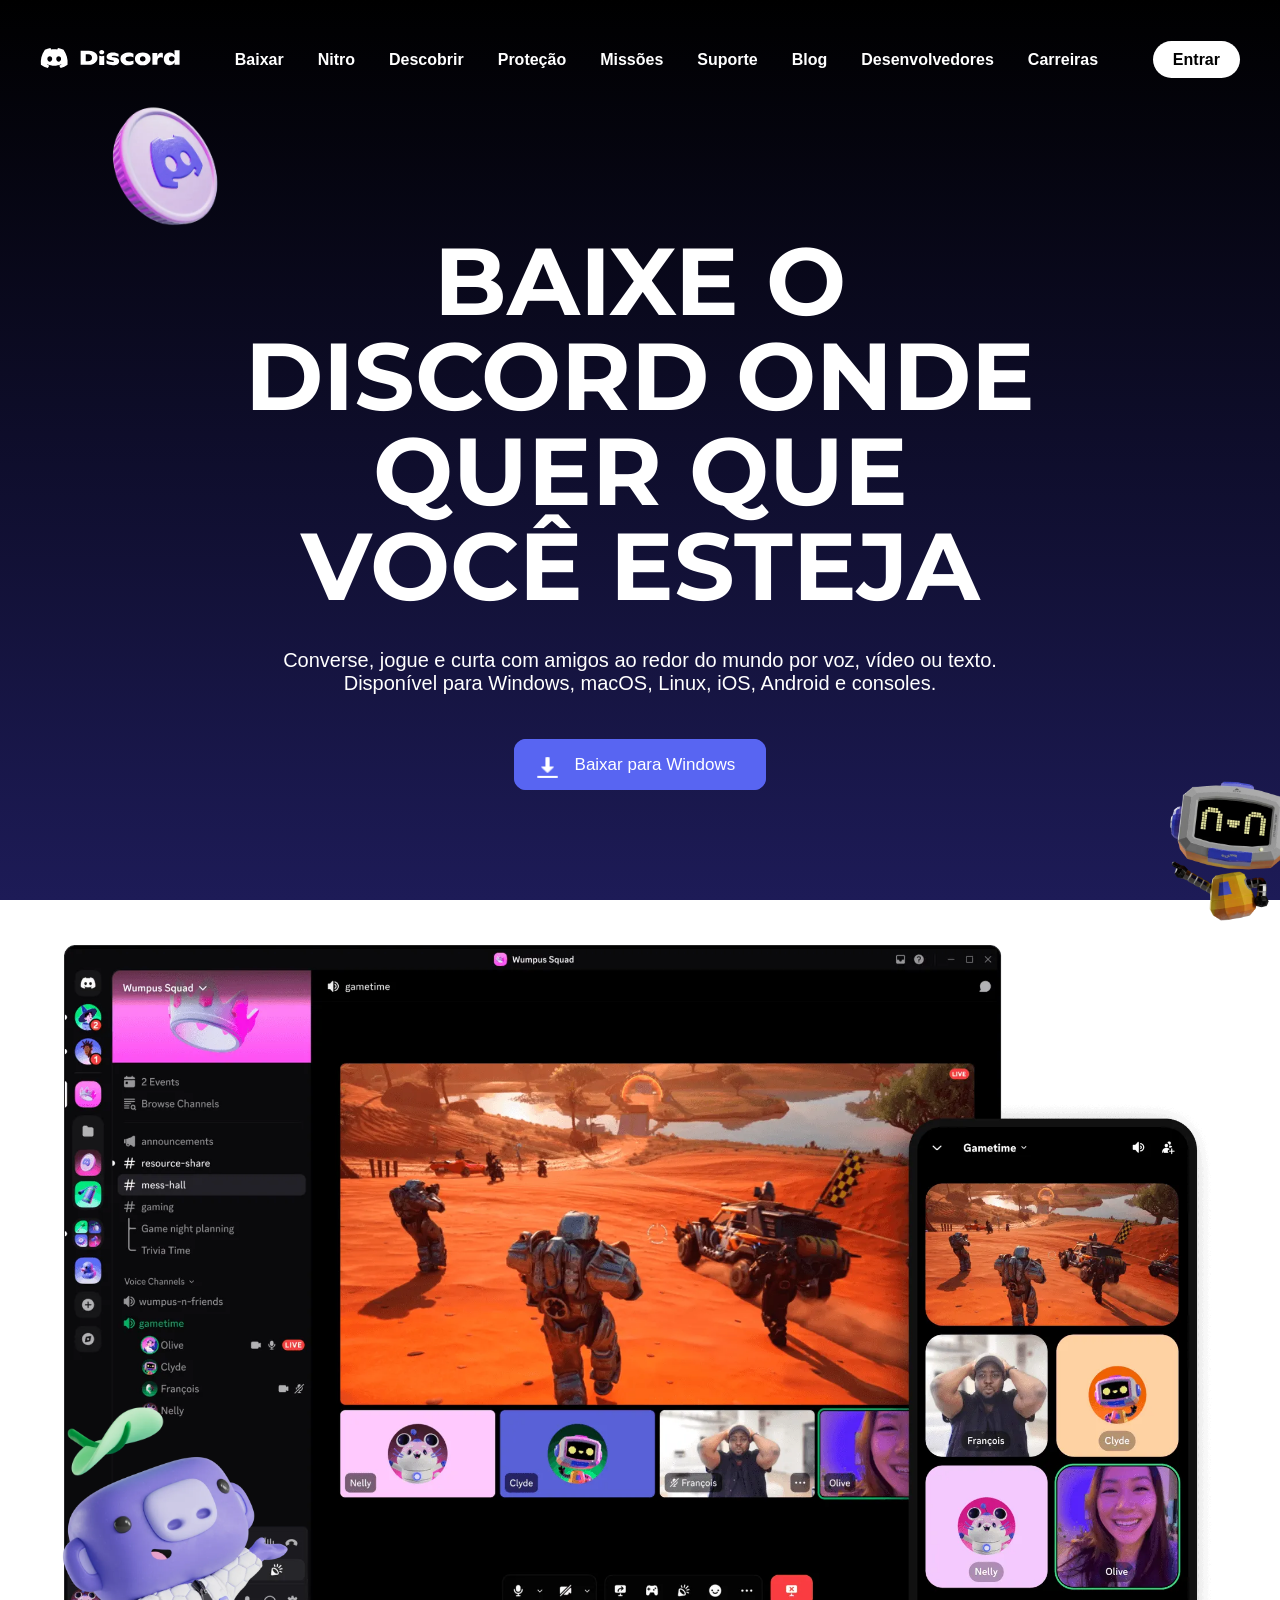
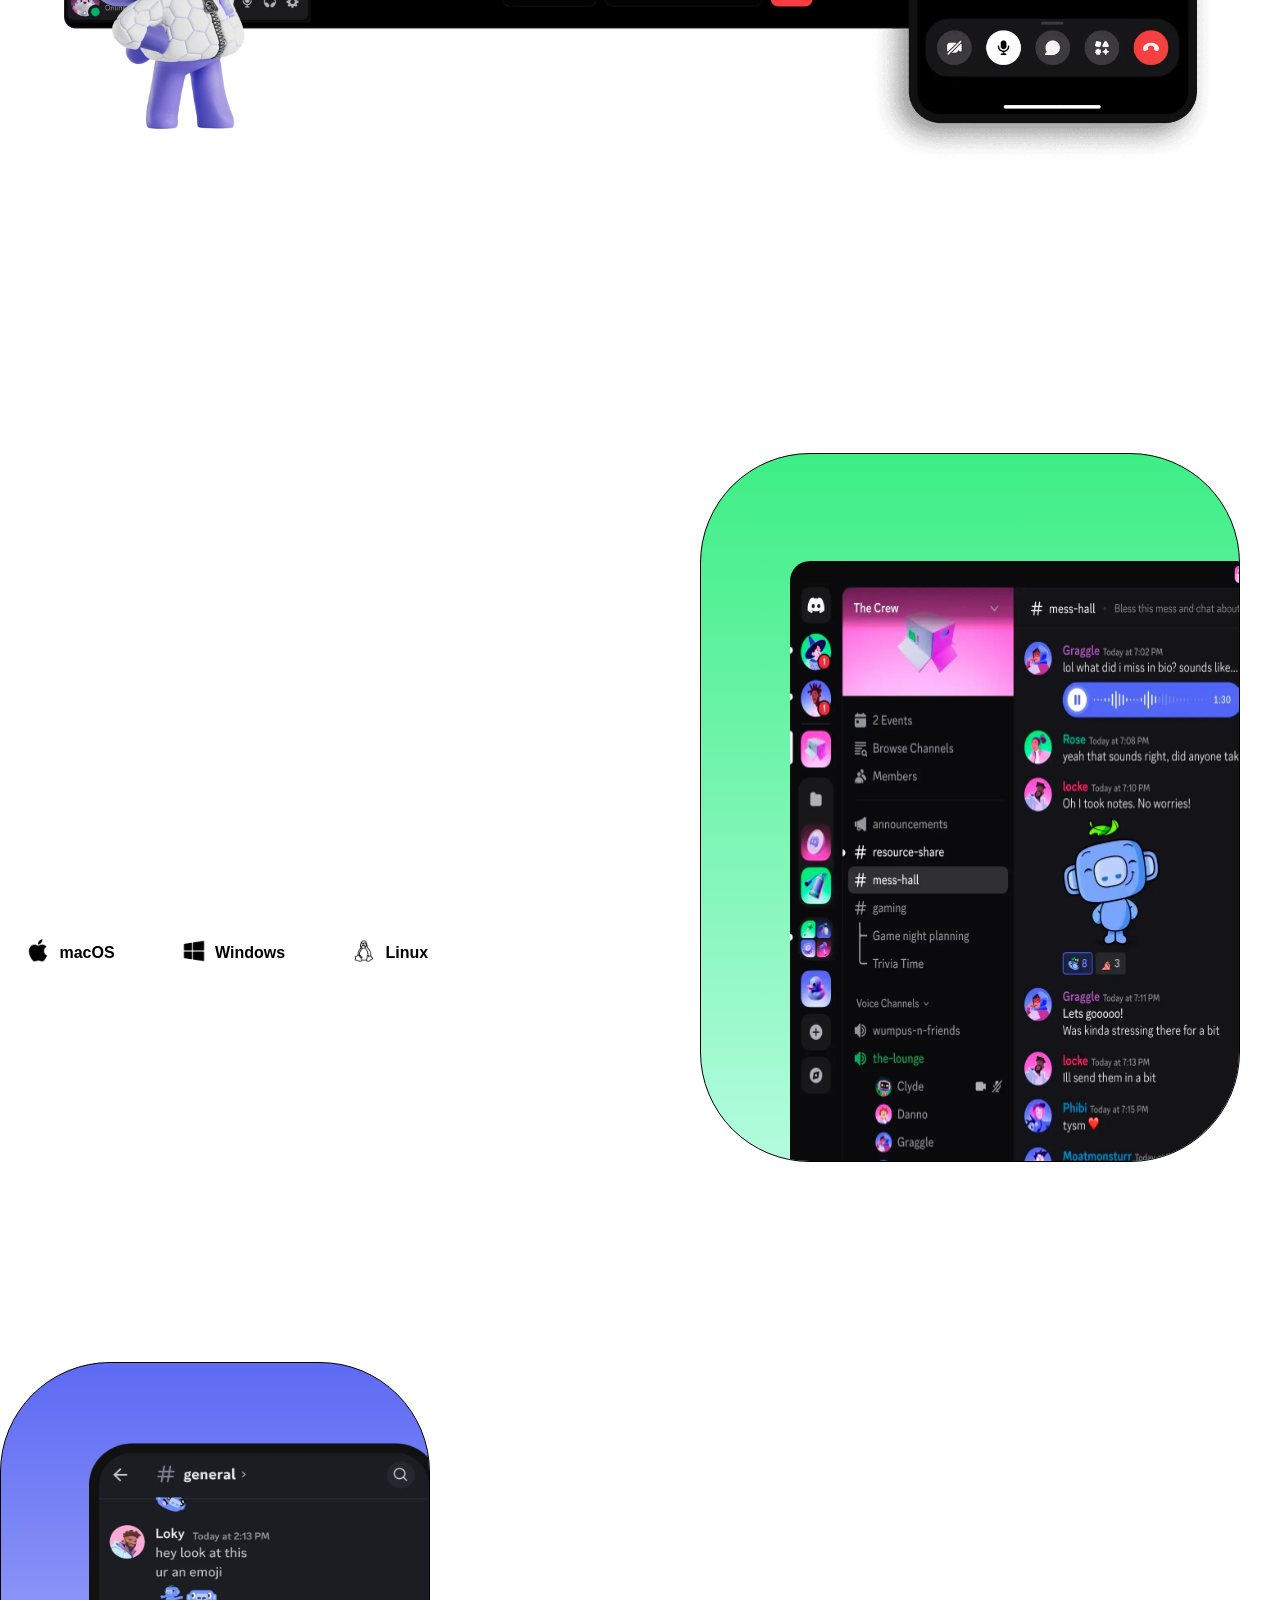
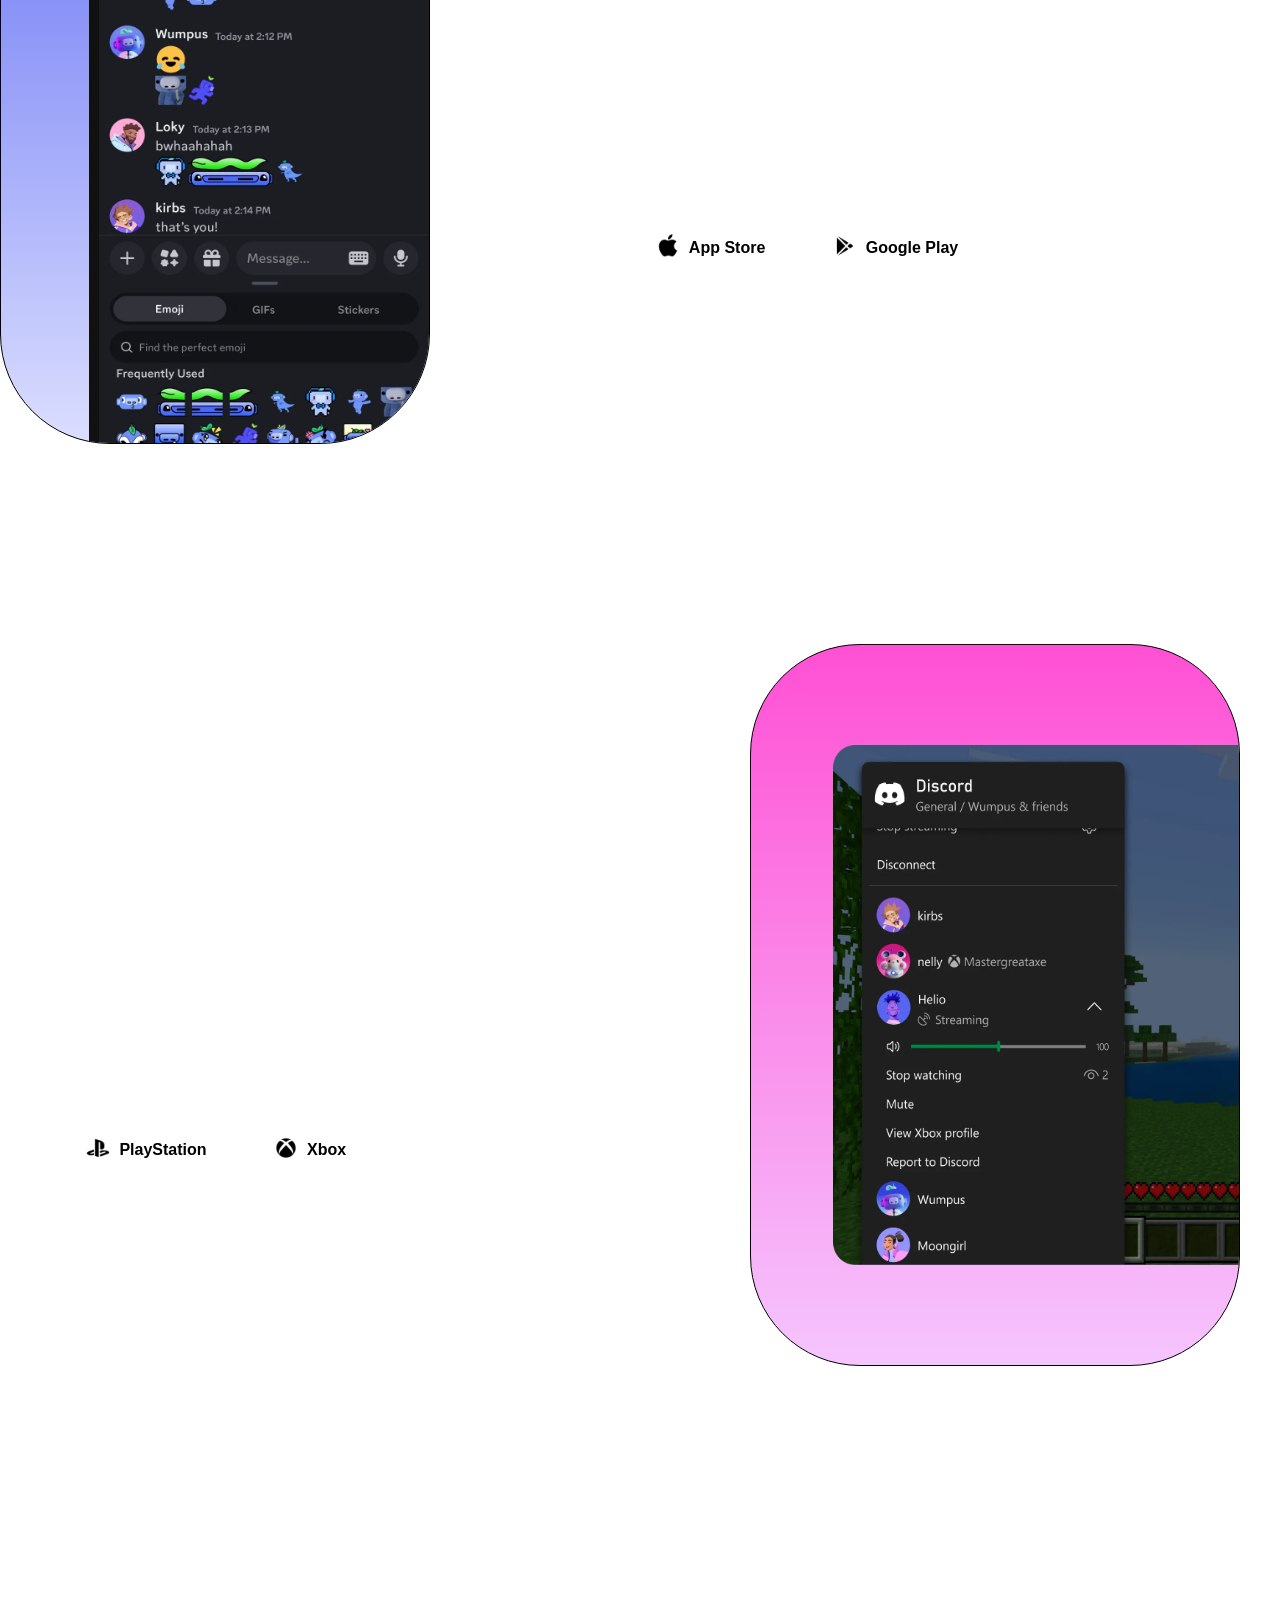
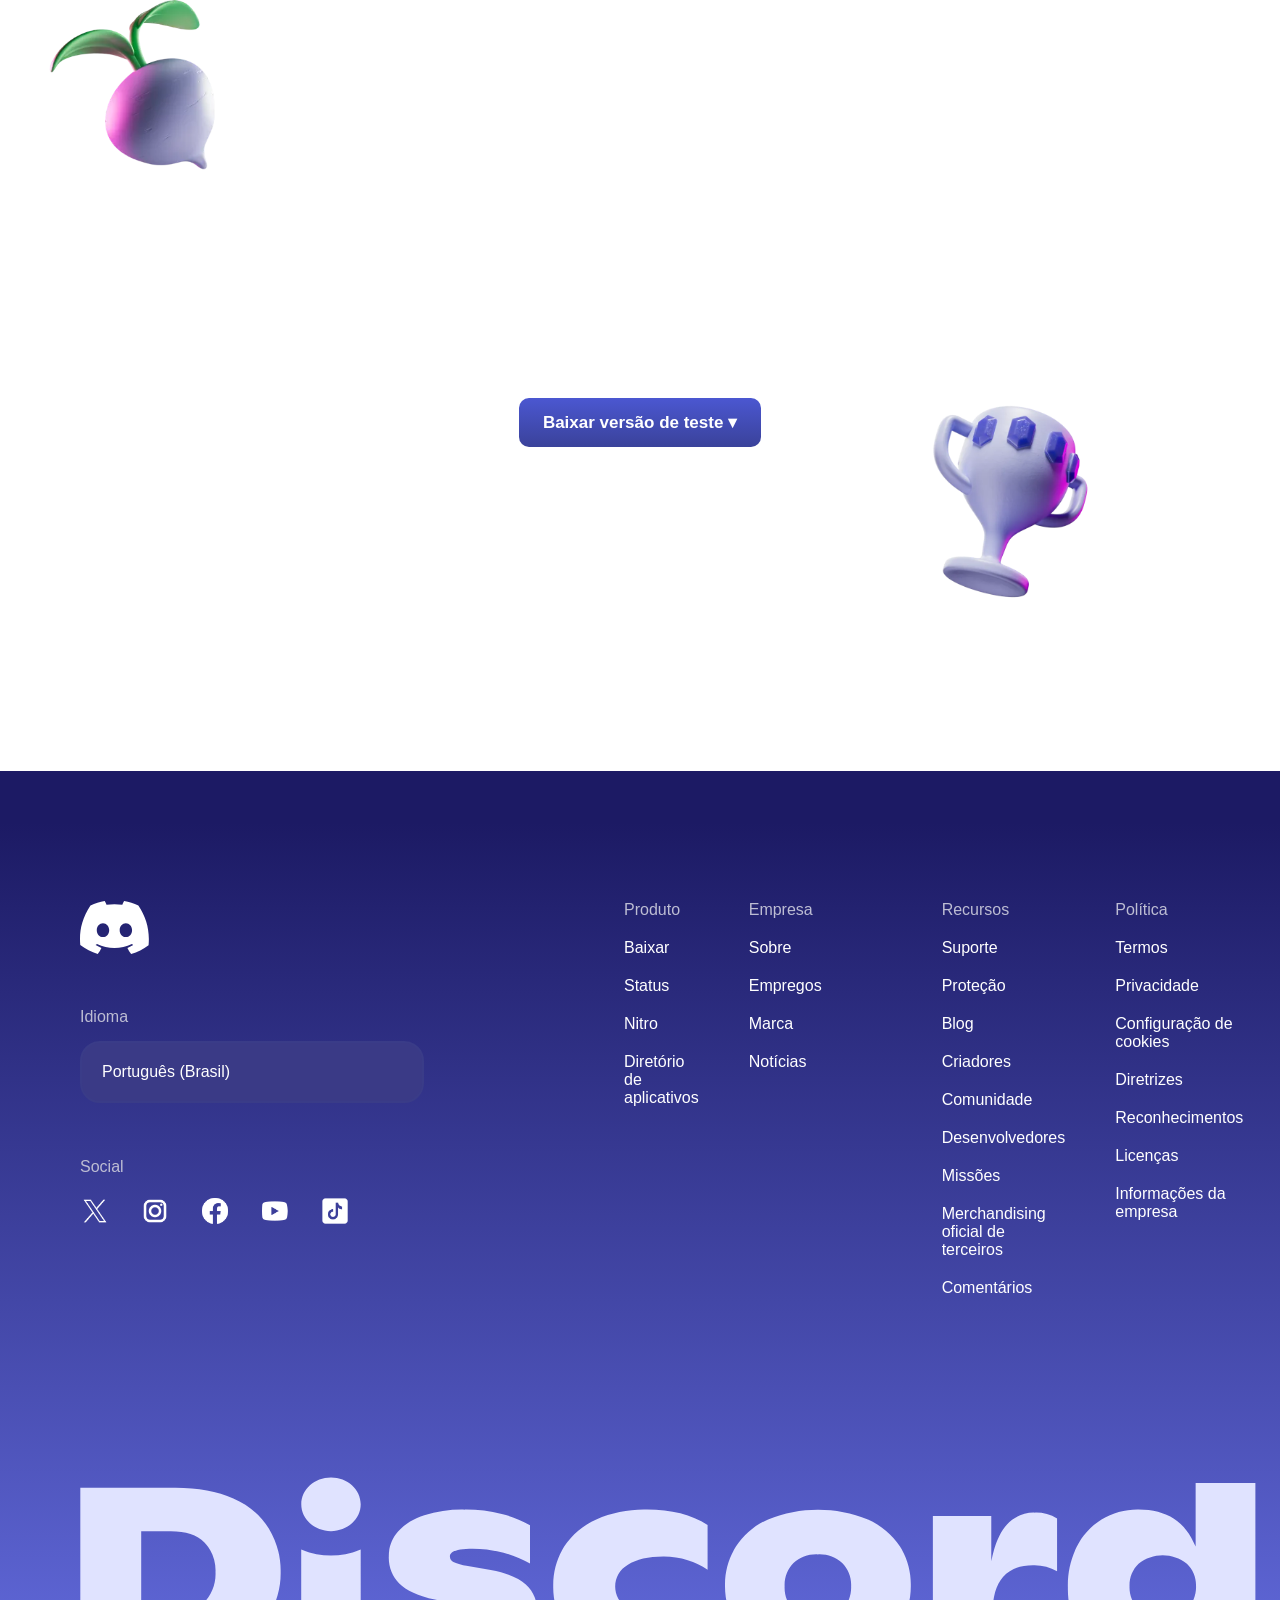
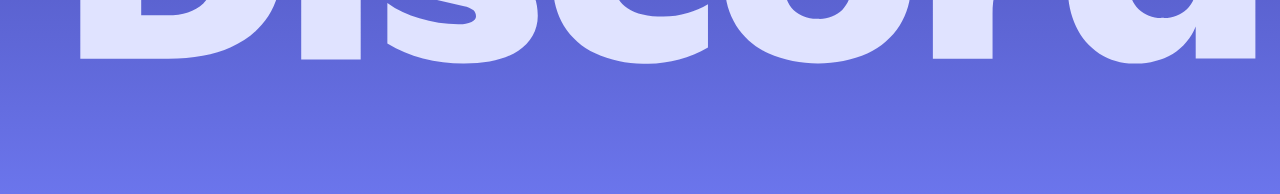
==== commit 967ec691: "começando tela "descobrir"" ====
--- a/Discord/baixar/baixar.html
+++ b/Discord/baixar/baixar.html
@@ -15,7 +15,7 @@
         <nav>
             <a href="#">Baixar</a>
             <a href="#">Nitro</a>
-            <a href="#">Descobrir</a>
+            <a href="../descobrir/descobrir.html">Descobrir</a>
             <a href="#">Proteção</a>
             <a href="#">Missões</a>
             <a href="#">Suporte</a>
@@ -157,11 +157,11 @@
                         Baixar versão de teste ▾
                     </label>
                     <ul class="dropdown-menu">
-                        <li><a href="#">Mac</a></li>
-                        <li><a href="#">Windows 64-bit</a></li>
-                        <li><a href="#">Windows ARM64</a></li>
-                        <li><a href="#">Linux deb</a></li>
-                        <li><a href="#">Linux tar.gz</a></li>
+                        <li><a href="https://discord.com/api/download/ptb?platform=osx">Mac</a></li>
+                        <li><a href="https://discord.com/api/downloads/distributions/app/installers/latest?channel=ptb&platform=win&arch=x64">Windows 64-bit</a></li>
+                        <li><a href="https://discord.com/api/downloads/distributions/app/installers/latest?channel=ptb&platform=win&arch=arm64">Windows ARM64</a></li>
+                        <li><a href="https://discord.com/api/download/ptb?platform=linux&format=deb">Linux deb</a></li>
+                        <li><a href="https://discord.com/api/download/ptb?platform=linux&format=tar.gz">Linux tar.gz</a></li>
                     </ul>
                 </div>
 
--- a/Discord/baixar/baixar.css
+++ b/Discord/baixar/baixar.css
@@ -532,7 +532,7 @@
 }
 
 footer p {
-    font-size: 18px;
+    font-size: 16px;
     color: #BDBDD3;
     font-weight: 500;
     font-family: 'Trebuchet MS', 'Lucida Sans Unicode', 'Lucida Grande', 'Lucida Sans', Arial, sans-serif;
@@ -575,7 +575,7 @@
 
 .p-color {
     color: white;
-    font-size: 18px;
+    font-size: 16px;
 }
 
 .p-color:hover {
@@ -594,14 +594,14 @@
     display: flex;
     flex-direction: column;
     gap: 20px;
-    margin-left: 100px;
+    margin-left: 120px;
 }
 
 .coluna-5 {
     display: flex;
     flex-direction: column;
     gap: 20px;
-    margin-left: 4px;
+    margin-left: 50px;
 }
 
 .footer-1 {
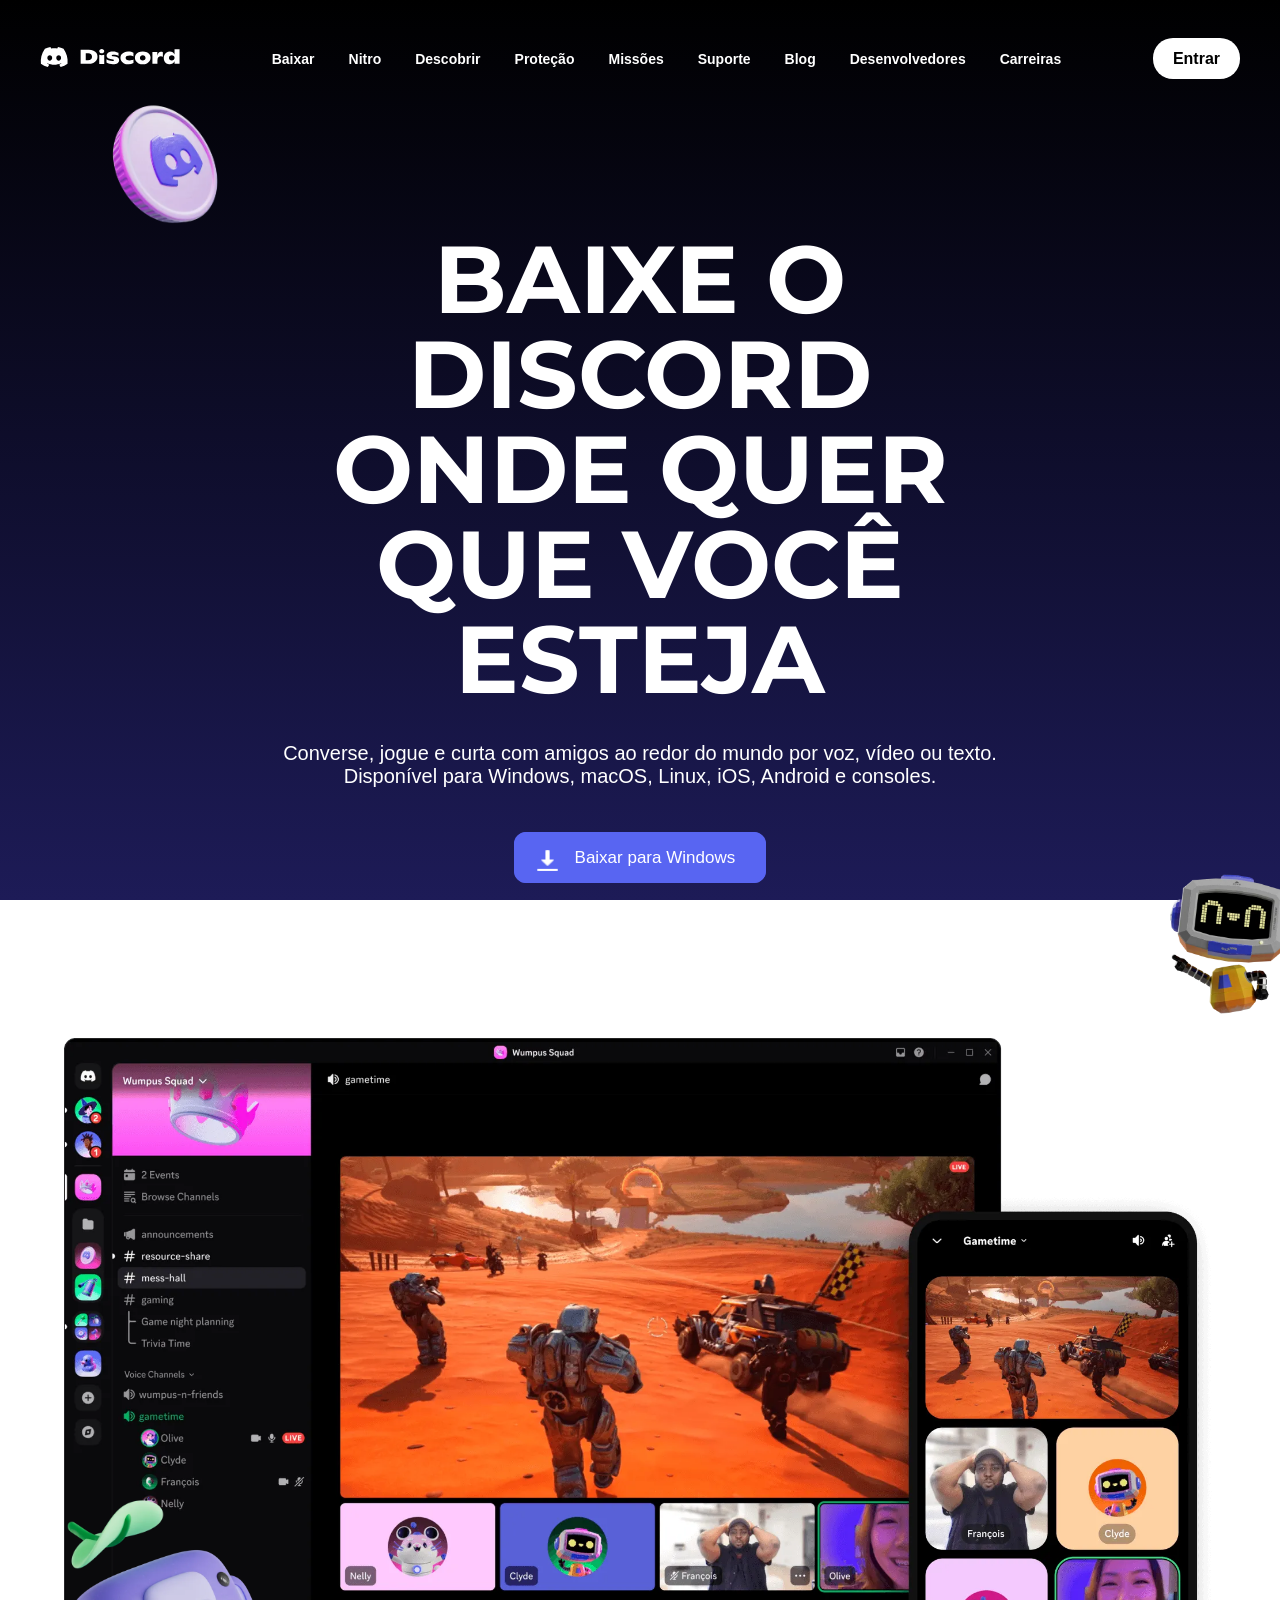
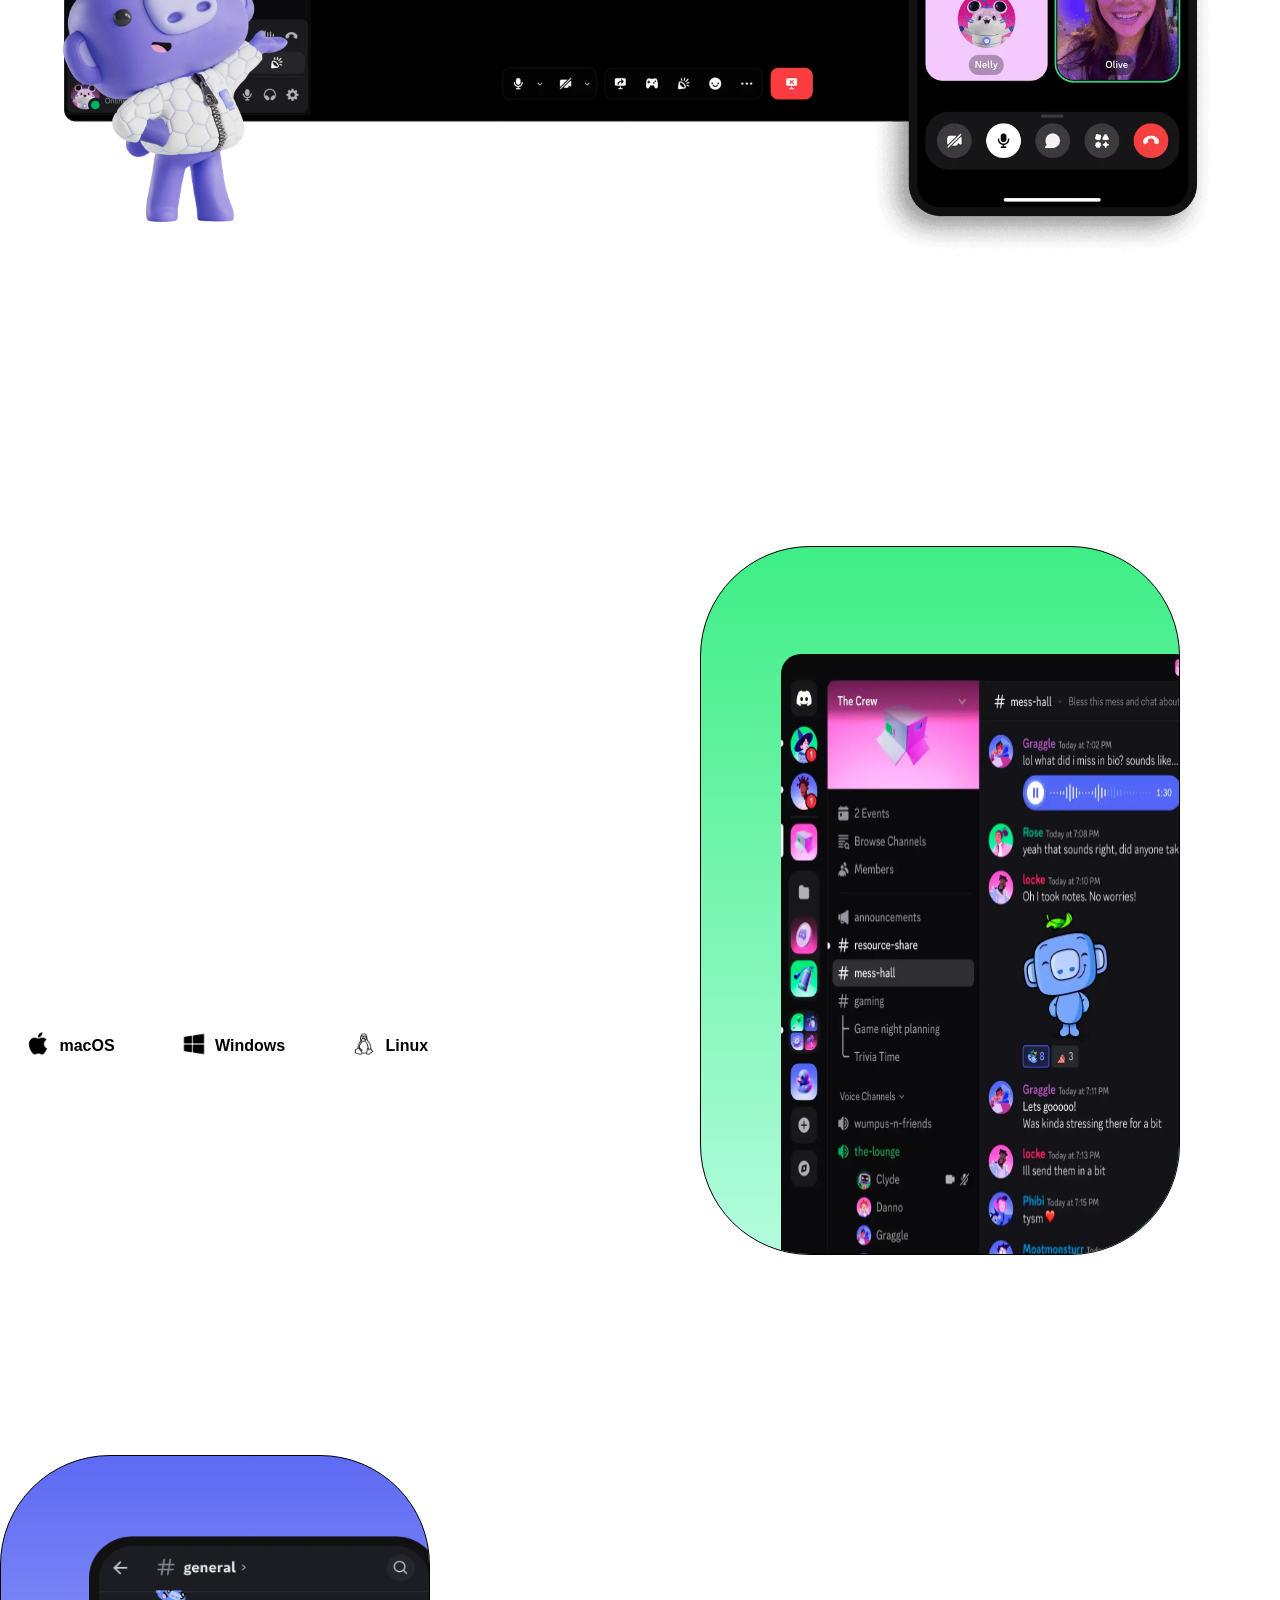
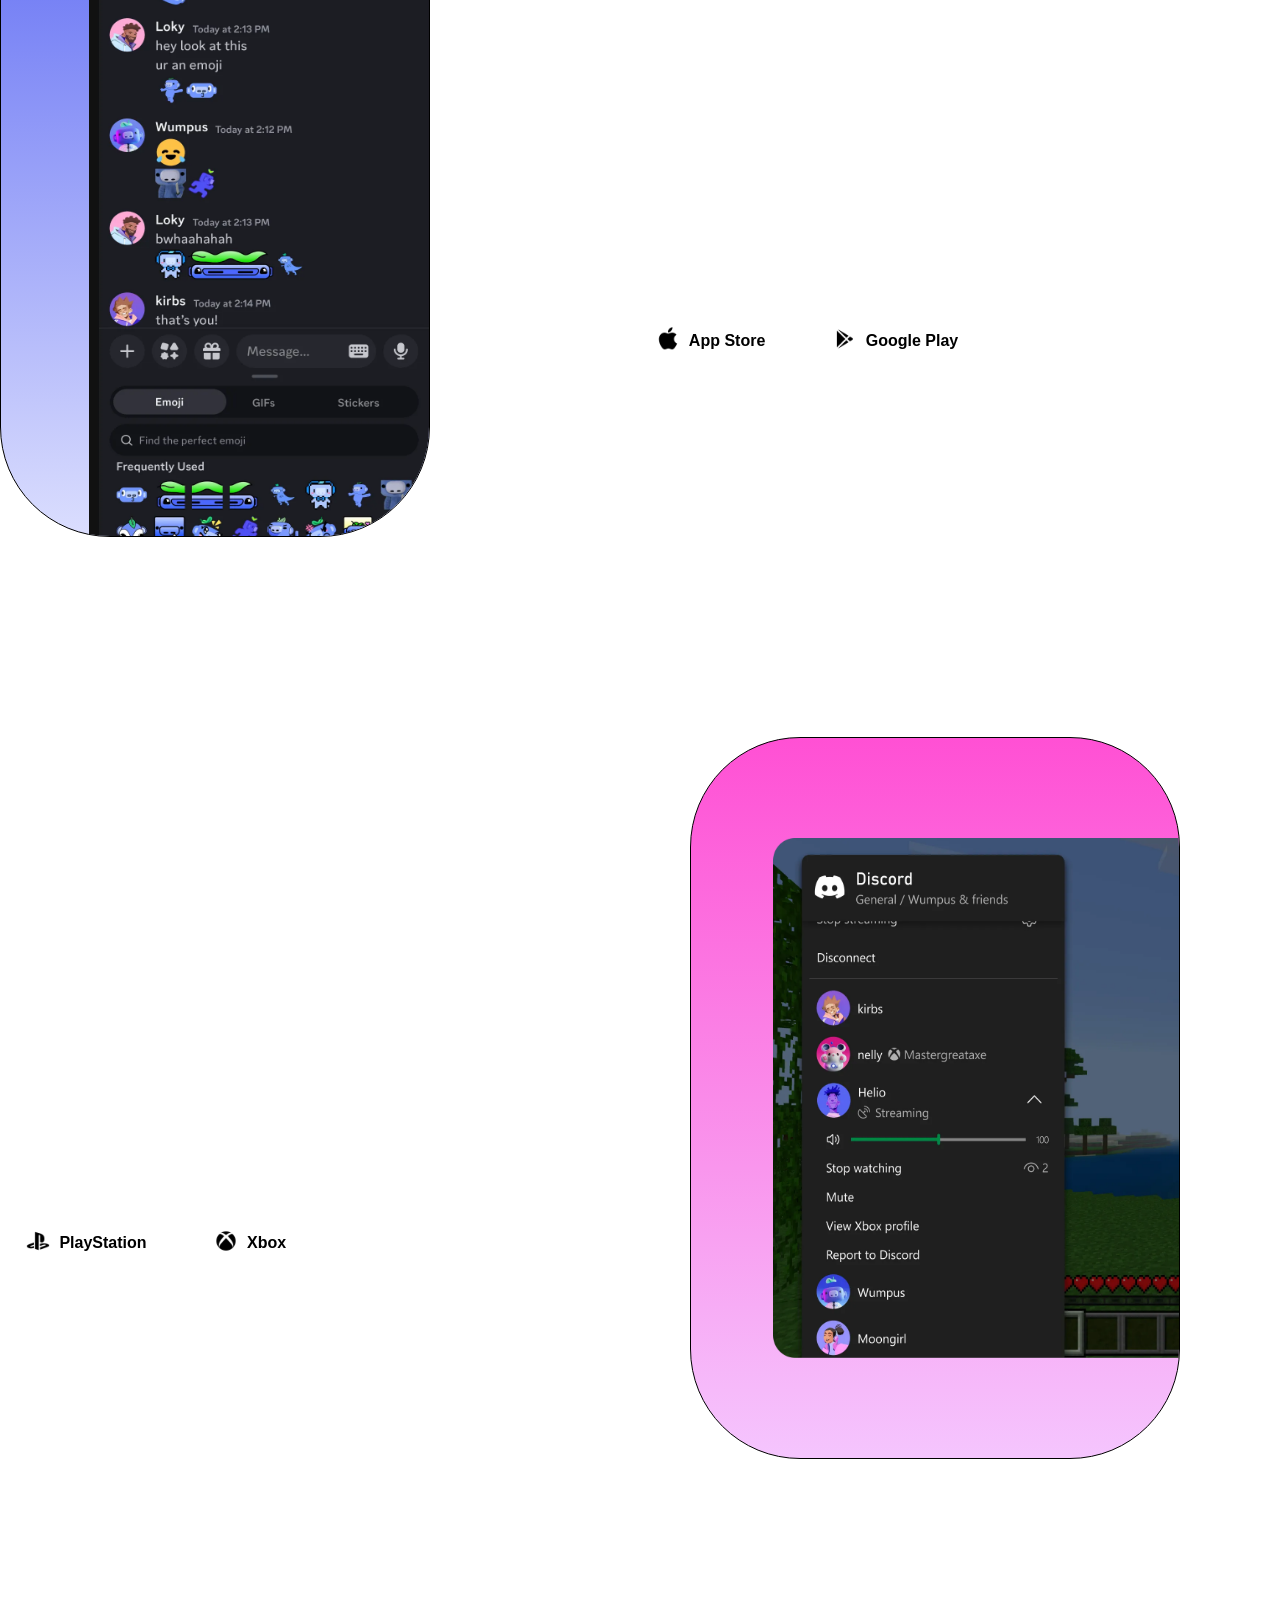
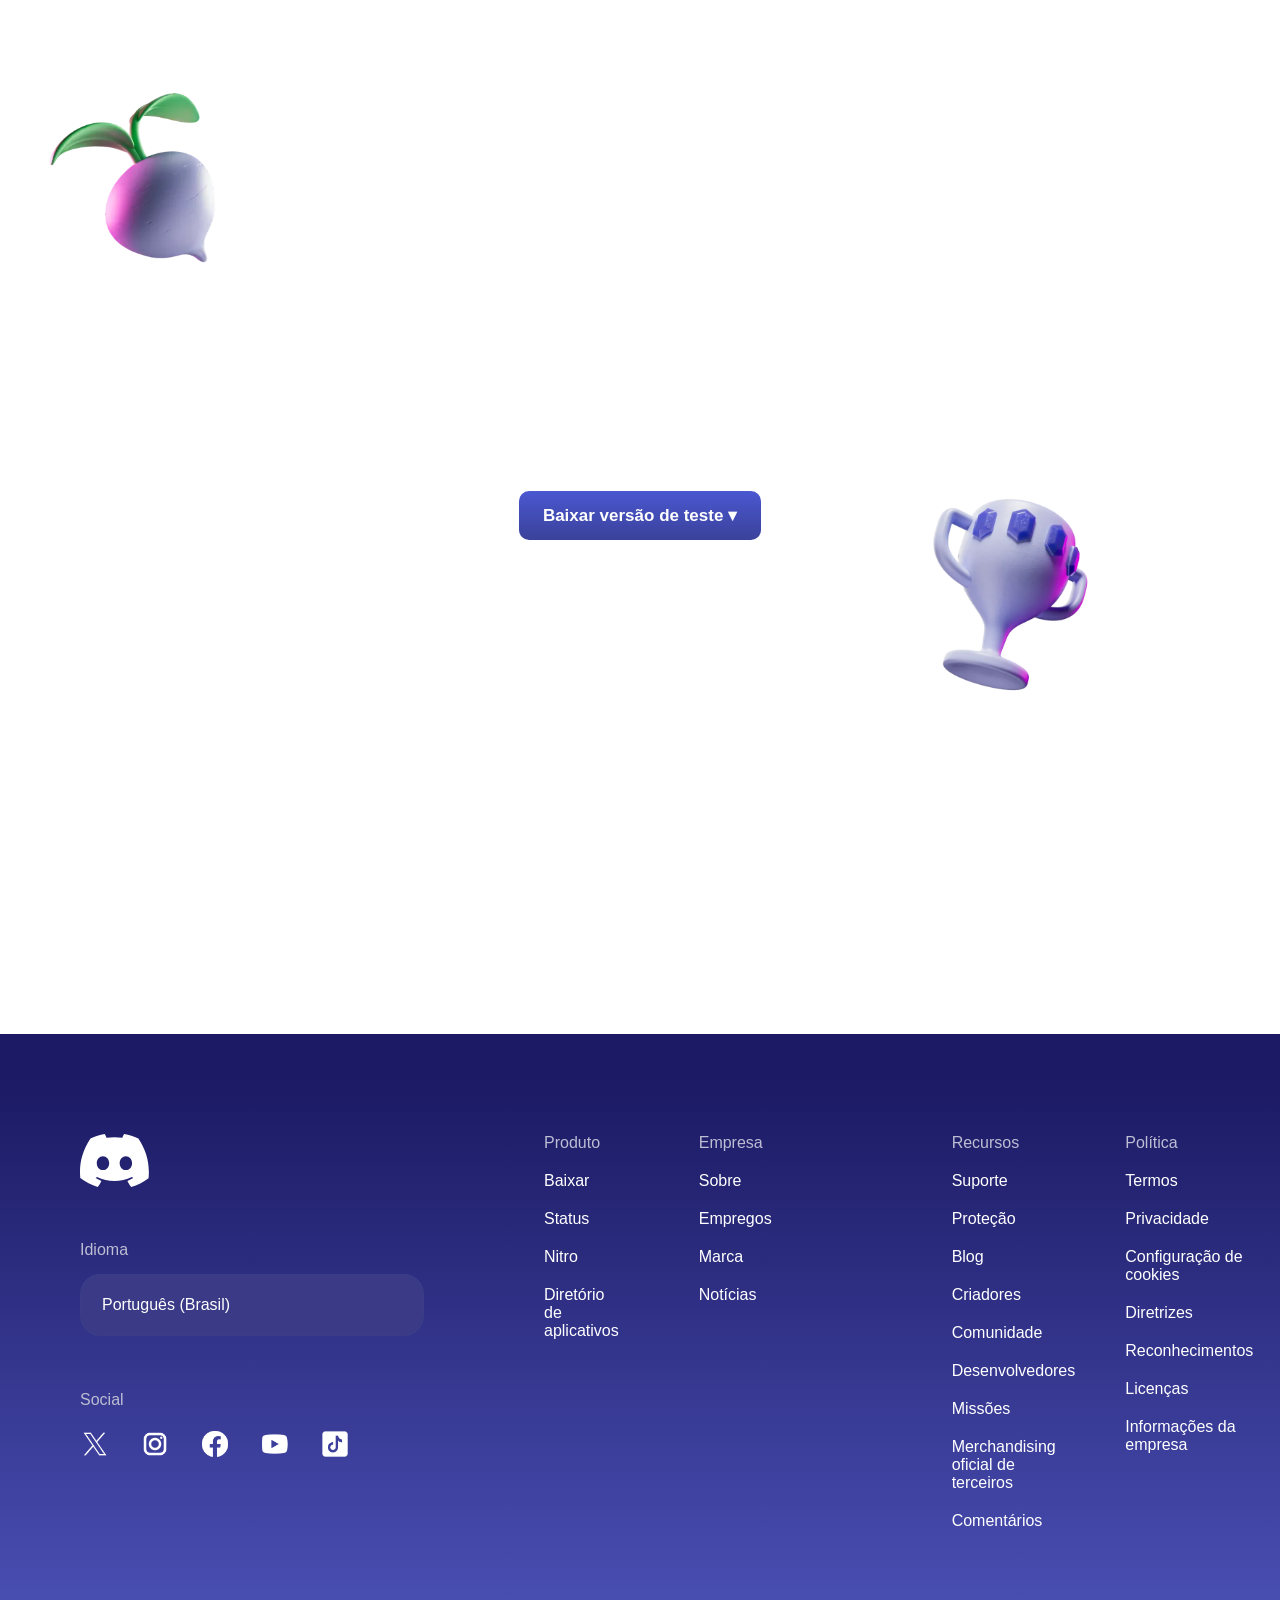
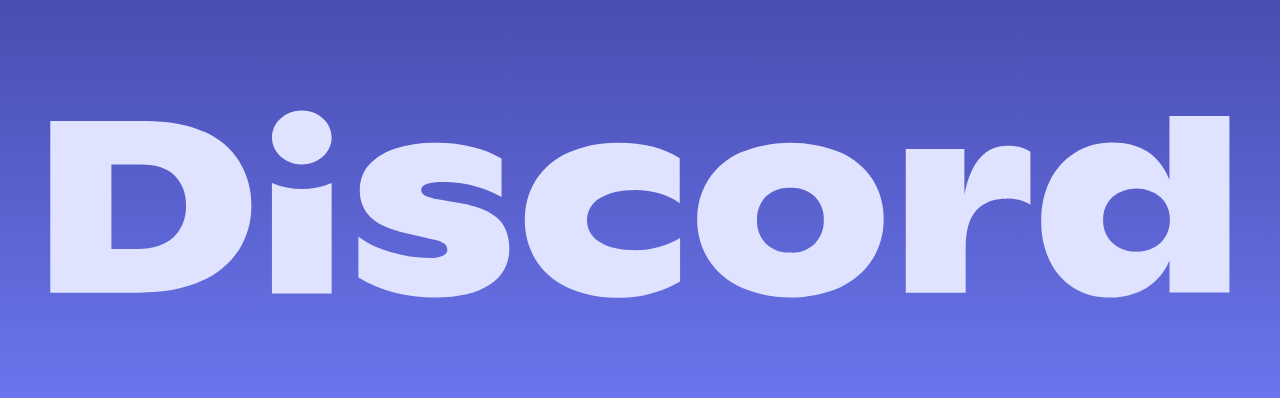
==== commit c71a02ec: "." ====
--- a/Discord/baixar/baixar.html
+++ b/Discord/baixar/baixar.html
@@ -14,7 +14,7 @@
         <input type="checkbox" id="menu-toggle">
         <nav>
             <a href="#">Baixar</a>
-            <a href="#">Nitro</a>
+            <a href="../nitro/nitro.html">Nitro</a>
             <a href="../descobrir/descobrir.html">Descobrir</a>
             <a href="#">Proteção</a>
             <a href="#">Missões</a>
--- a/Discord/baixar/baixar.css
+++ b/Discord/baixar/baixar.css
@@ -35,11 +35,11 @@
     font-family: Arial, Helvetica, sans-serif;
     color: white;
     text-decoration: none;
-    font-size: 16px;
+    font-size: 14px;
     font-weight: bold;
     padding: 10px 16px;
     border: 1px solid transparent;
-    border-radius: 12px;
+    border-radius: 14px;
 }
 
 nav a:hover {
@@ -55,7 +55,7 @@
     font-weight: bolder;
     border: white;
     background-color: white;
-    padding: 10px 20px;
+    padding: 12px 20px;
     border-radius: 20px;
     transition: 0.3s, color 0.3s;
 }
@@ -90,7 +90,7 @@
     color: white;
     font-family: 'Montserrat', sans-serif;
     font-size: 95px;
-    width: 65%;
+    width: 55%;
     line-height: 1.0;
 }
 
@@ -246,10 +246,10 @@
     padding: 7px 10px 0 0px; 
     width: 550px;
     height: 700px;
-    margin: 0 0 0 auto;
+    margin: auto;
     overflow: hidden;
     border: 1px solid #000;
-    margin-right: 40px;
+    margin-right: 100px;
 }
 
 .hero-game-2 img {
@@ -273,7 +273,7 @@
     padding: 80px 1px 0 15px; 
     width: 520px;
     height: 600px;
-    margin: 0 0 0 auto;
+    margin: auto;
     overflow: hidden;
     border: 1px solid #000;
 }
@@ -367,7 +367,7 @@
 
 .hero-conteudo-4 {
     margin: auto;
-    margin-left: 60px;
+    margin-left: px;
 }
 
 .links-instalar-3 {
@@ -410,10 +410,10 @@
     padding: 70px 10px 0 0px; 
     width: 500px;
     height: 650px;
-    margin: 0 0 0 auto;
+    margin: auto;
     overflow: hidden;
     border: 1px solid #000;
-    margin-right: 40px;
+    margin-right: 100px;
 }
 
 .hero-game-4 img {
@@ -525,10 +525,7 @@
     background-image: linear-gradient(to bottom, #1C1A64 5%, #6b75ec);
     color: white;
     font-family: 'Segoe UI', Tahoma, Geneva, Verdana, sans-serif;
-    margin-left: -150px;
-    margin-right: -150px;
-    margin-top: -170px;
-    padding: 130px 230px;
+    padding: 100px 50px;
 }
 
 footer p {
@@ -570,7 +567,7 @@
     display: flex;
     flex-direction: column;
     gap: 20px;
-    margin-left: 200px;
+    margin-left: 120px;
 }
 
 .p-color {
@@ -584,36 +581,36 @@
 }
 
 .coluna-3 {
+    display: flex;
+    flex-direction: column;
+    gap: 20px;
+    margin-left: 80px;
+}
+
+.coluna-4 {
+    display: flex;
+    flex-direction: column;
+    gap: 20px;
+    margin-left: 180px;
+}
+
+.coluna-5 {
     display: flex;
     flex-direction: column;
     gap: 20px;
     margin-left: 50px;
 }
 
-.coluna-4 {
-    display: flex;
-    flex-direction: column;
-    gap: 20px;
-    margin-left: 120px;
-}
-
-.coluna-5 {
-    display: flex;
-    flex-direction: column;
-    gap: 20px;
-    margin-left: 50px;
-}
-
 .footer-1 {
     display: flex;
+    margin-left: 30px;
 }
 
 .imagem-discordbig {
     margin-top: 180px;
-    margin-right: -350px; /* cancela o padding direito do footer */
 }
 
 .imagem-discordbig img {
-    width: 80%;
+    width: 100%;
     display: block;
-}
+}
